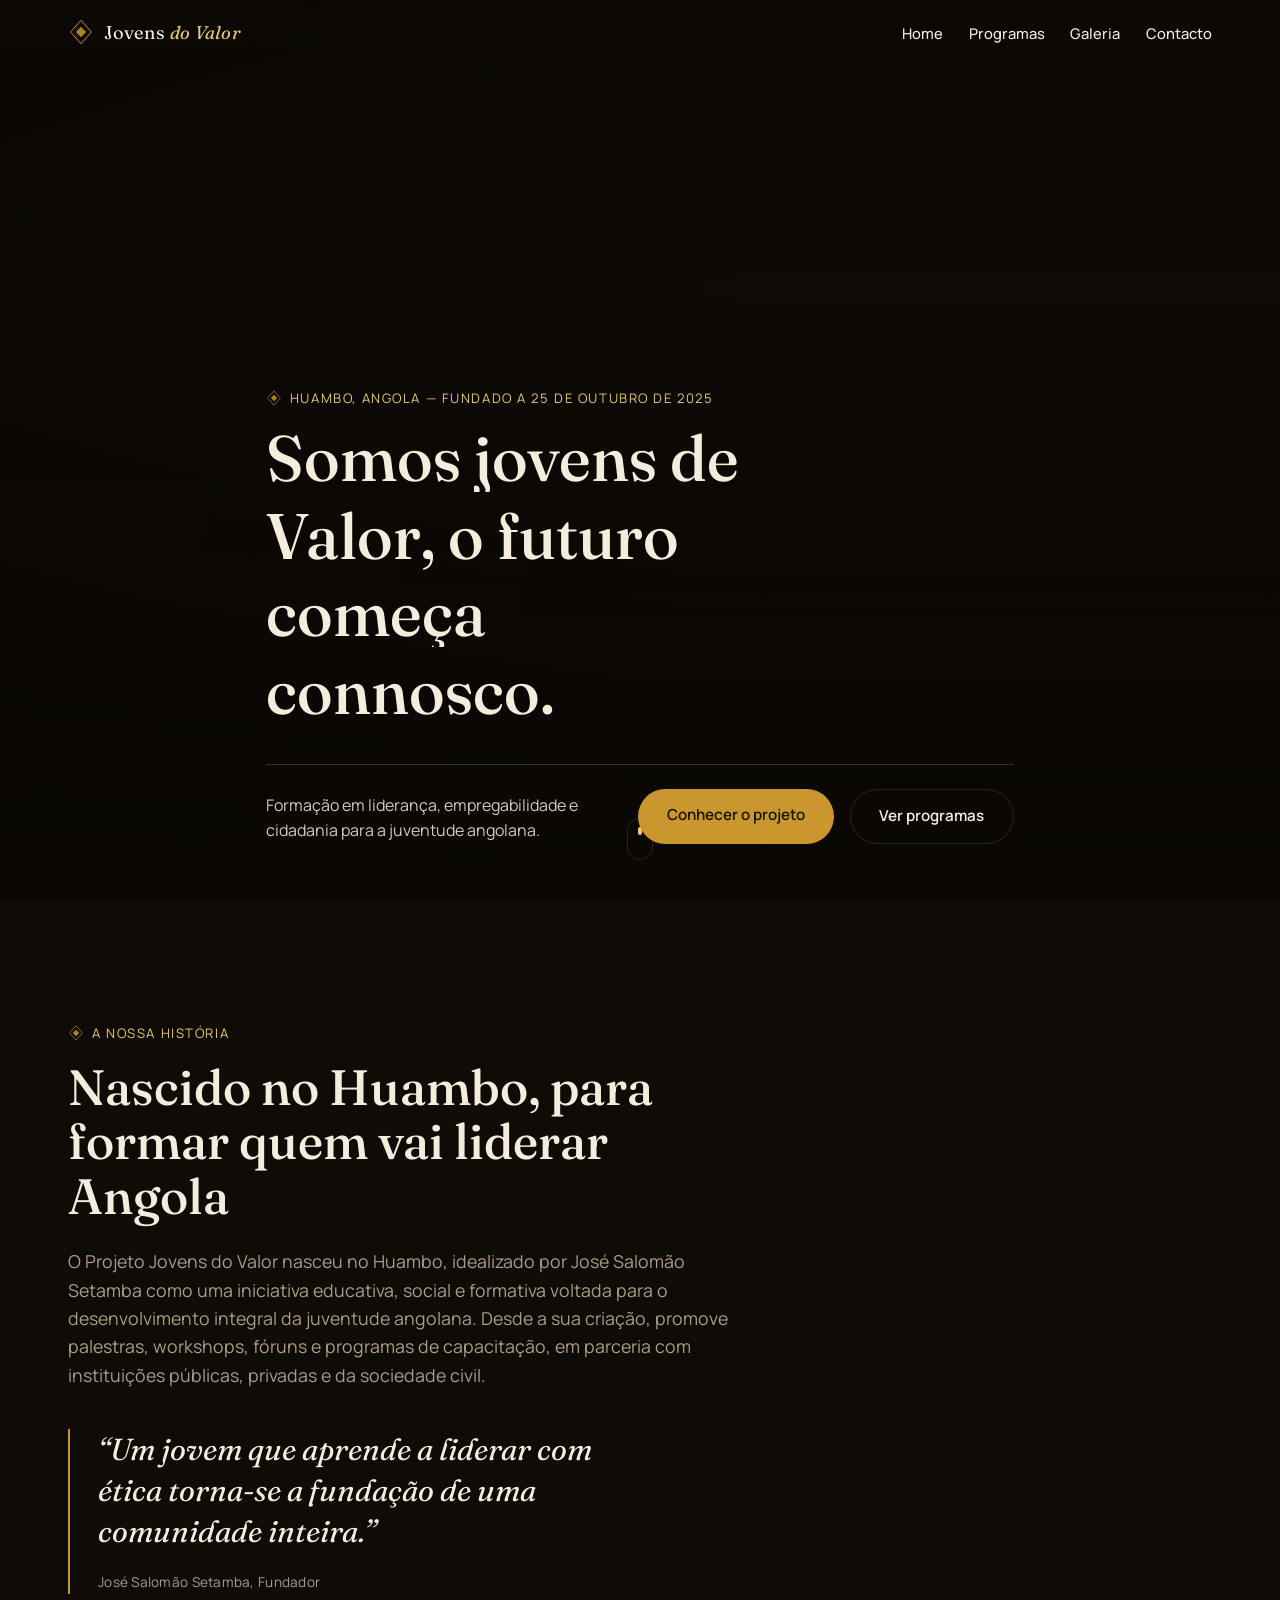
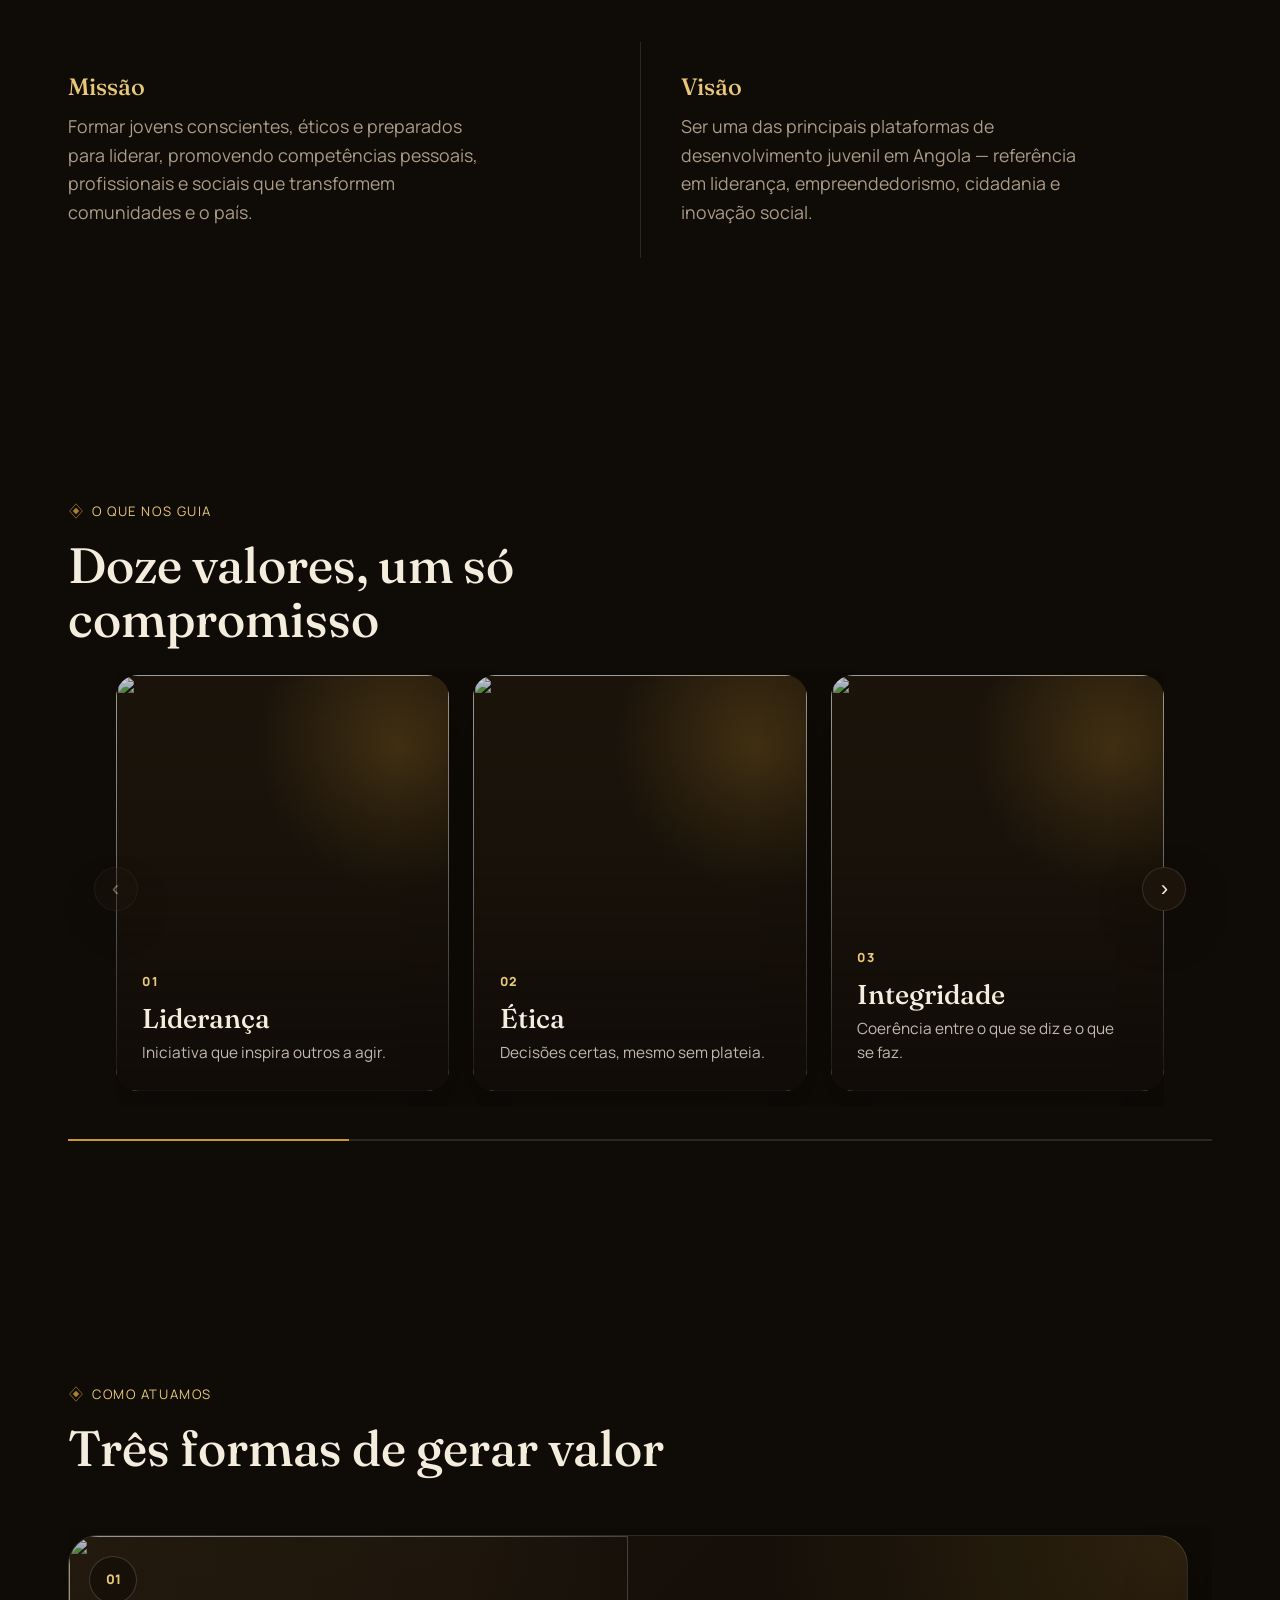
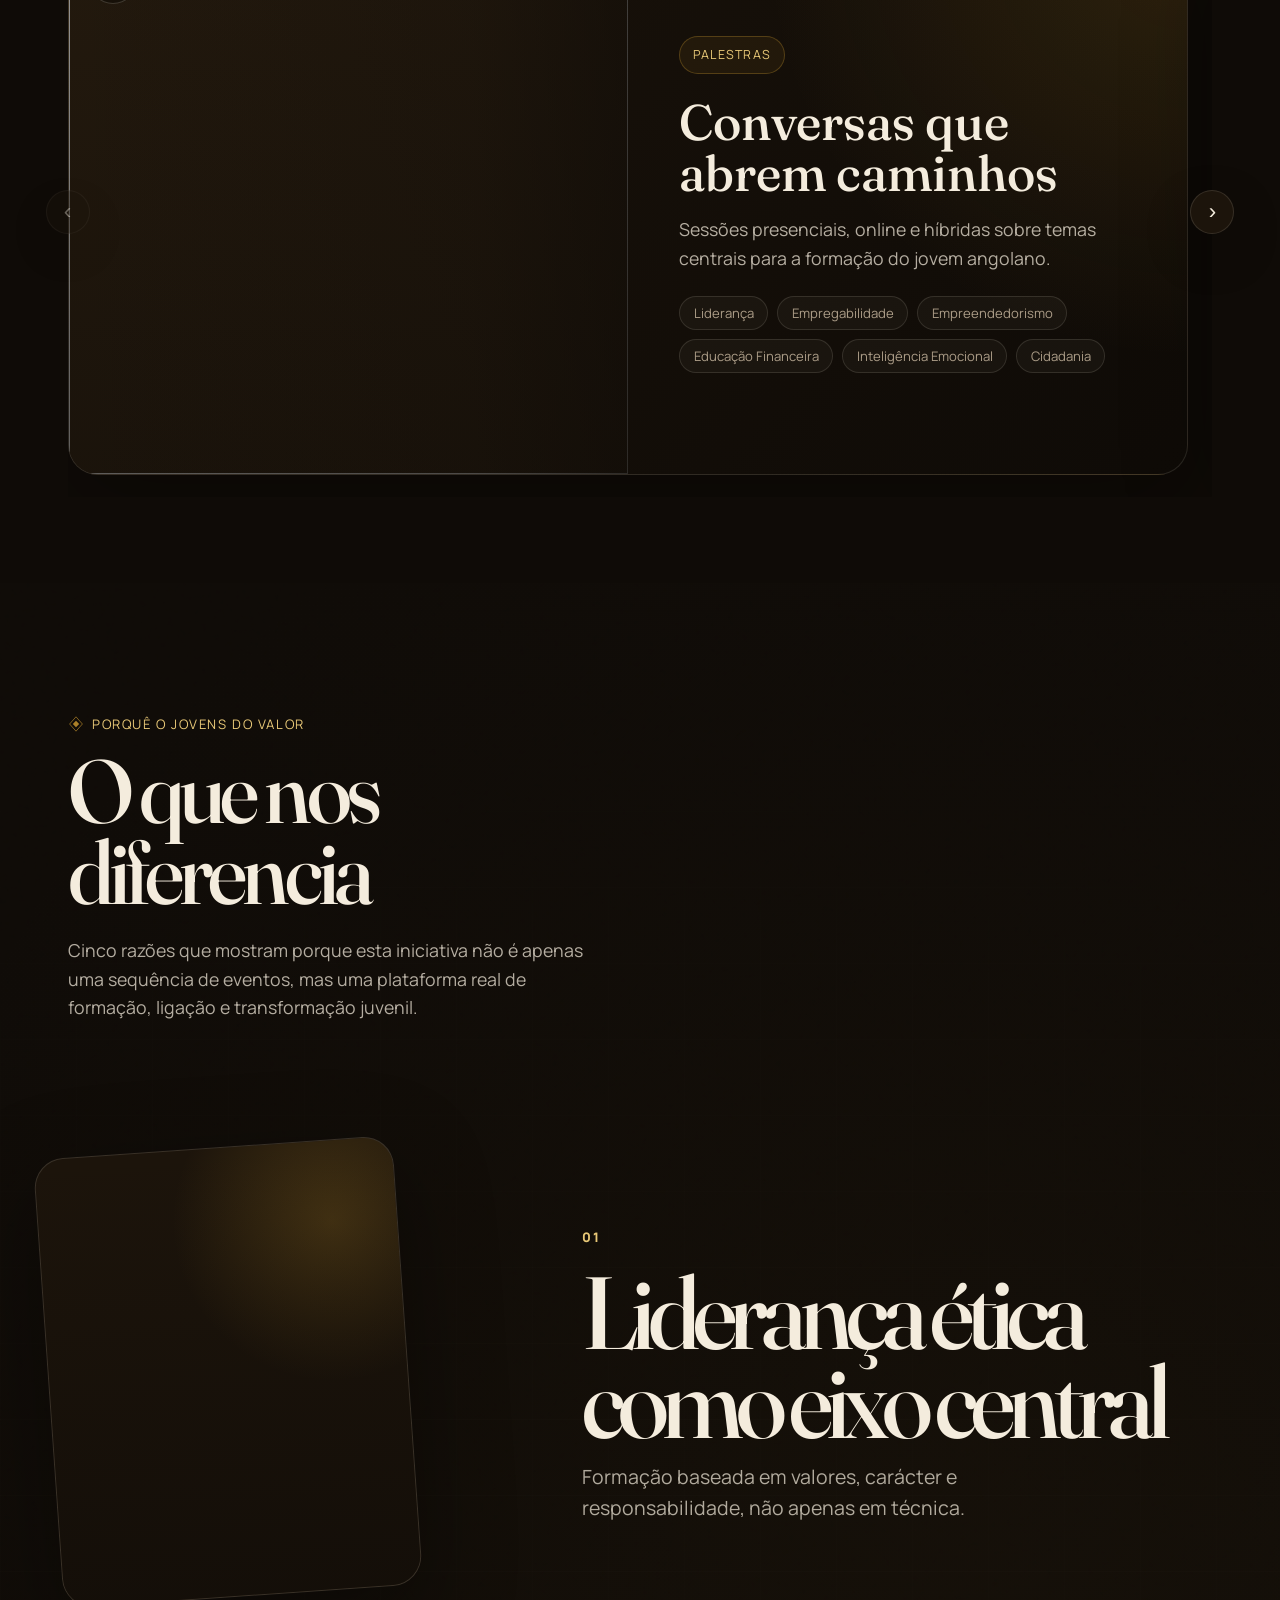
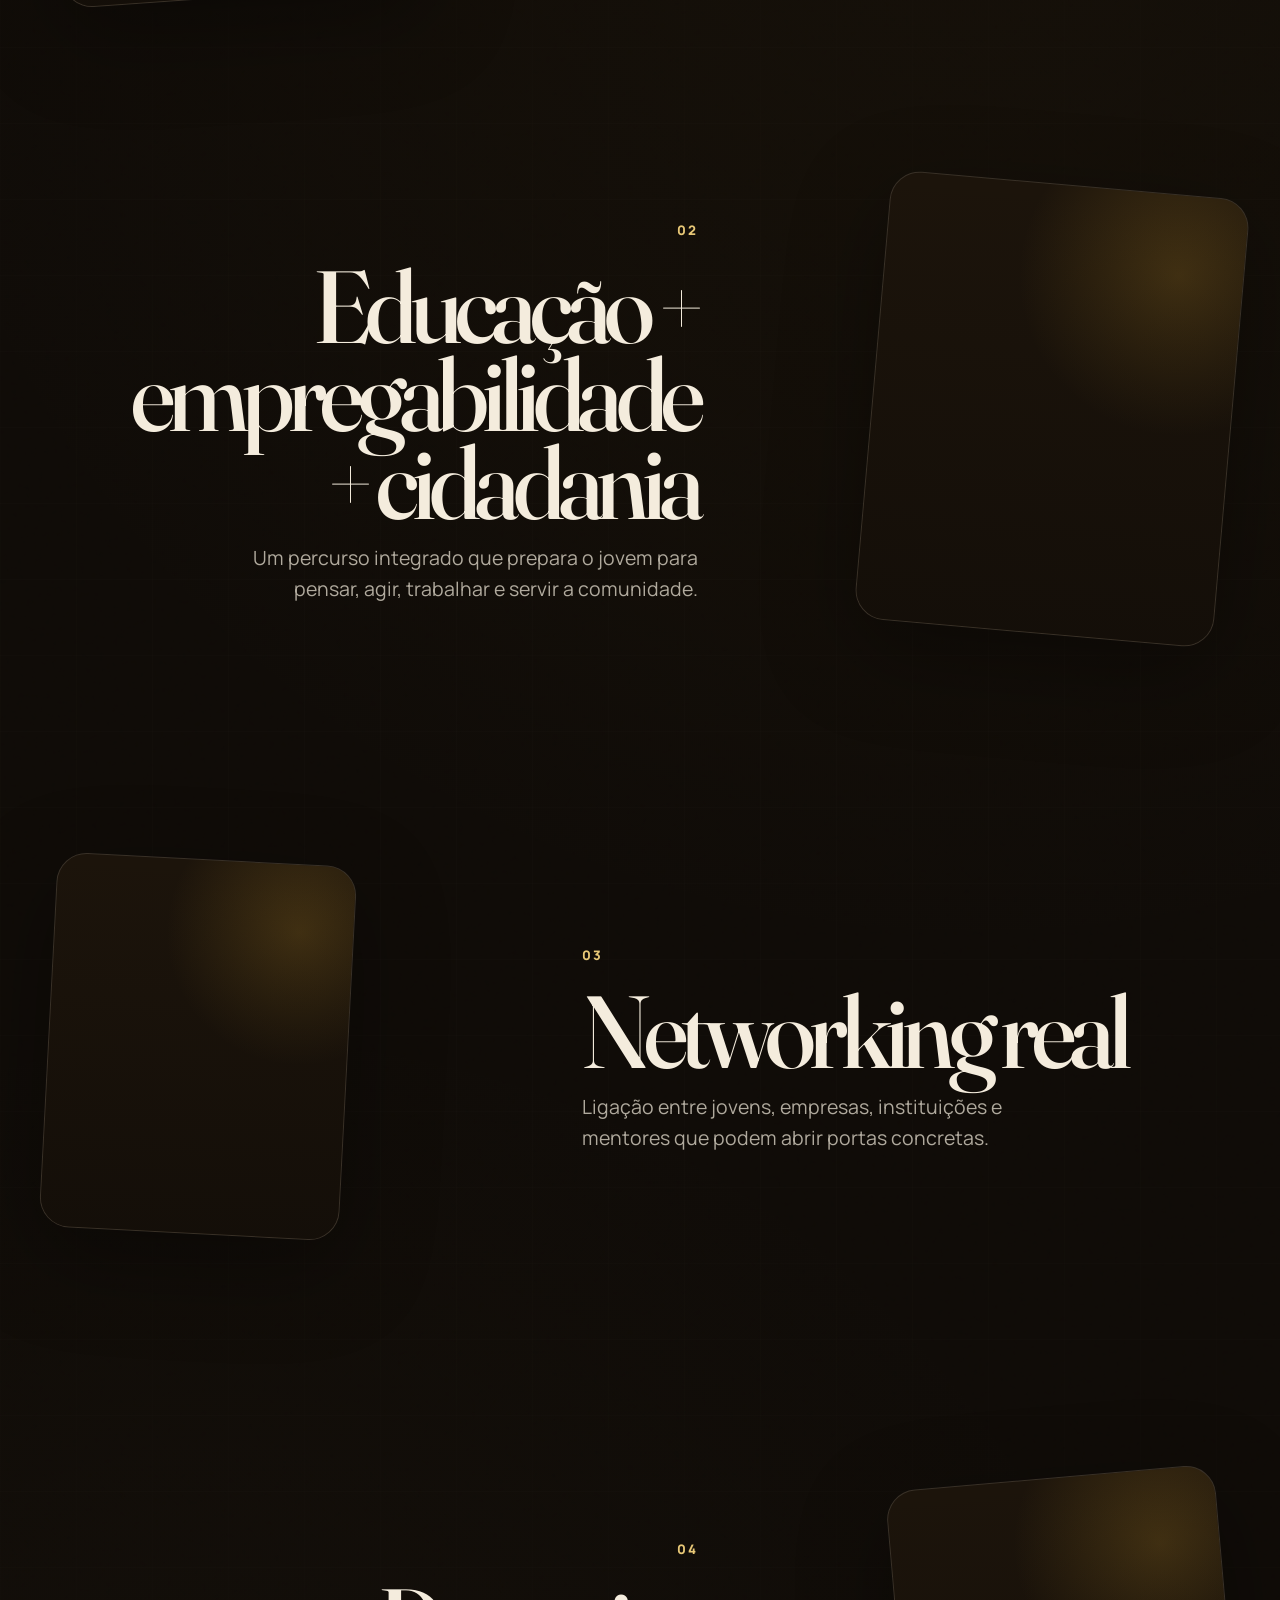
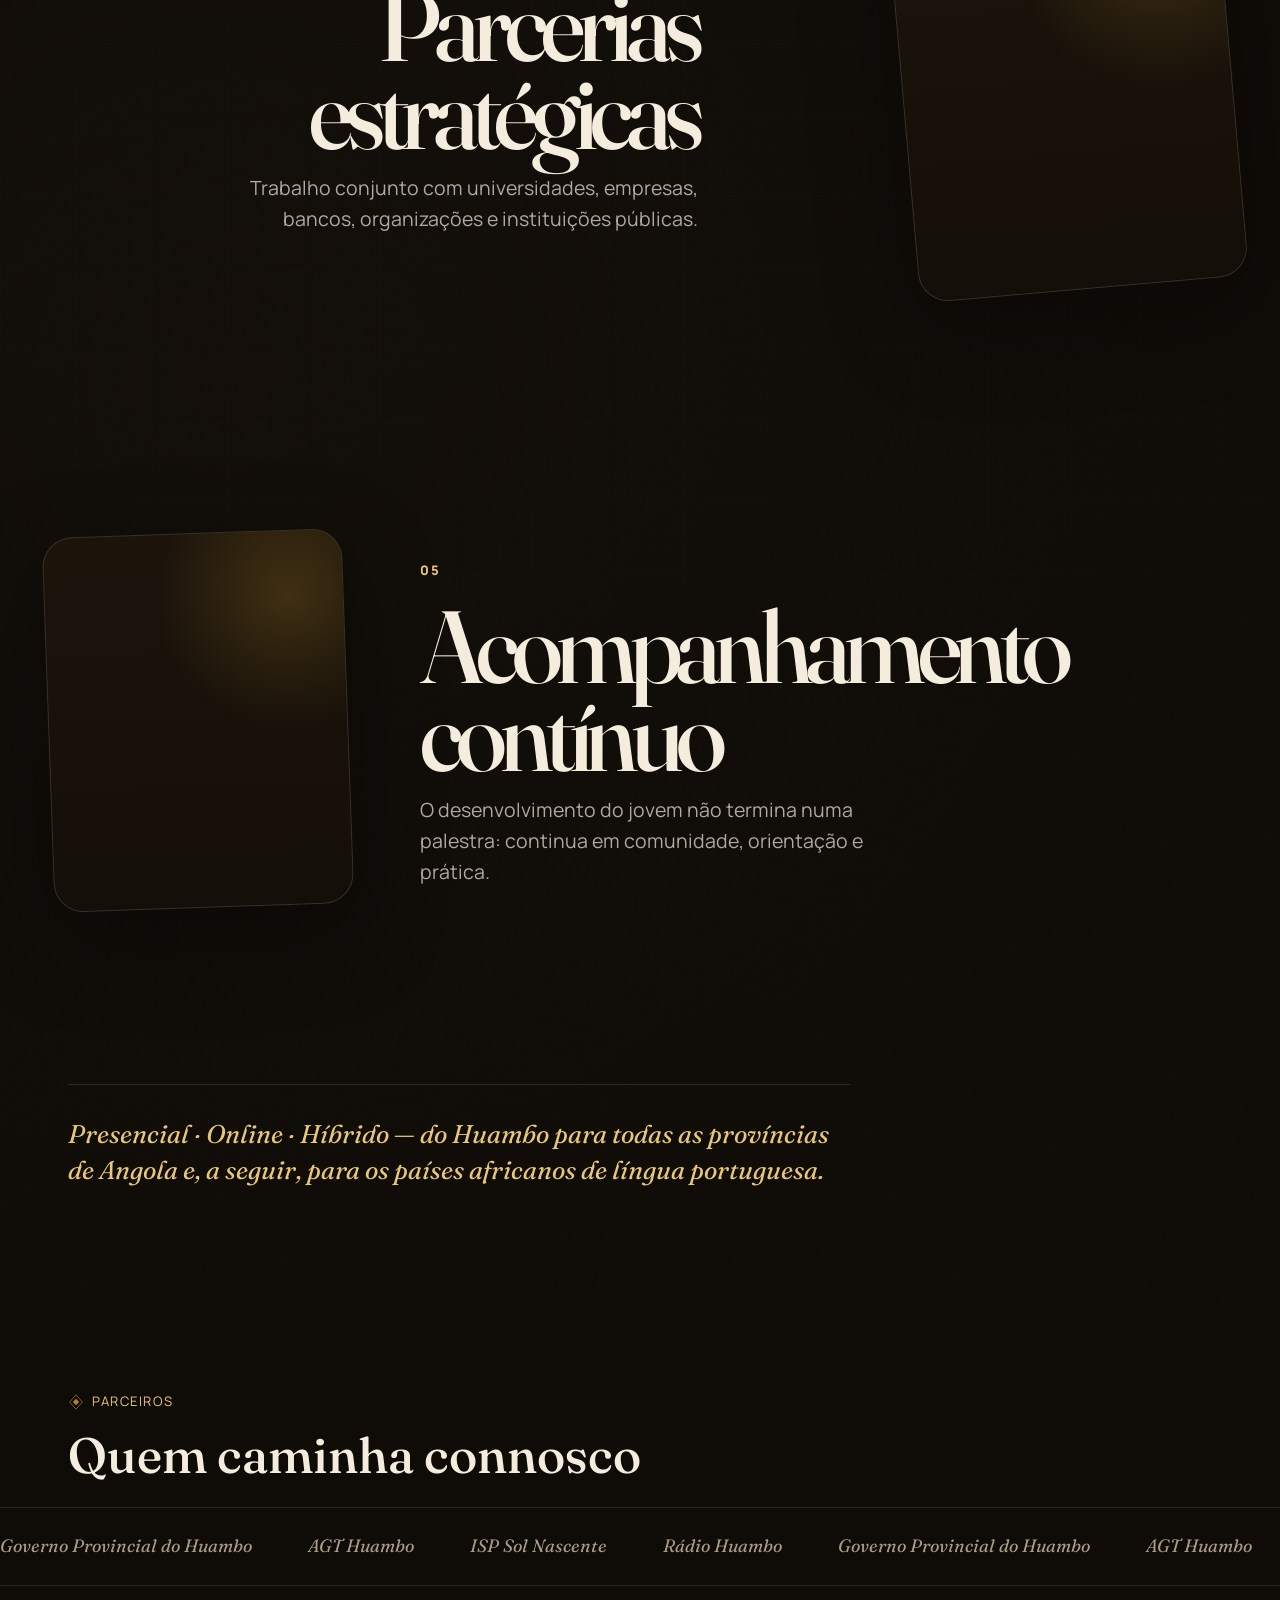
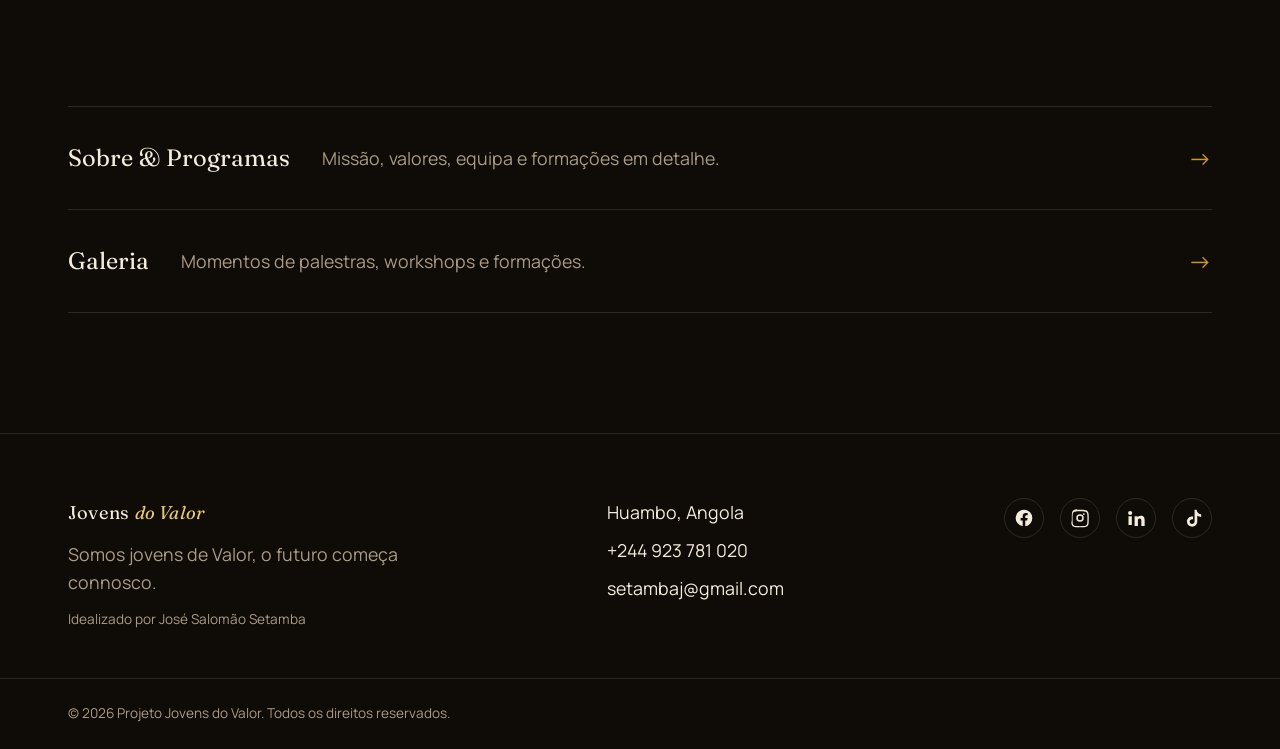
==== assets/index.html @ 78f8c13d "qwerty" ====
<!DOCTYPE html>
<html lang="pt-AO">
<head>
<meta charset="UTF-8">
<meta name="viewport" content="width=device-width, initial-scale=1.0">
<title>Projeto Jovens do Valor — Huambo, Angola</title>
<meta name="description" content="Projeto Jovens do Valor: formação em liderança, empregabilidade e cidadania para a juventude angolana. Huambo, Angola.">

<link rel="preconnect" href="https://fonts.googleapis.com">
<link rel="preconnect" href="https://fonts.gstatic.com" crossorigin>
<link href="https://fonts.googleapis.com/css2?family=Fraunces:ital,opsz,wght@0,9..144,400;0,9..144,500;0,9..144,600;1,9..144,500&family=Manrope:wght@400;500;700;800&display=swap" rel="stylesheet">

<link rel="stylesheet" href="styles.css">
</head>
<body>

<a class="skip-link" href="#conteudo">Saltar para o conteúdo principal</a>

<!-- Símbolo de marca, reutilizado como marcador de secção -->
<svg style="display:none" aria-hidden="true">
  <symbol id="mark" viewBox="0 0 40 40">
    <path d="M20 2 L36 20 L20 38 L4 20 Z" fill="none" stroke="currentColor" stroke-width="1.5"/>
    <path d="M20 12 L28 20 L20 28 L12 20 Z" fill="currentColor" opacity="0.85"/>
  </symbol>
</svg>

<header class="site-header" id="topo">
  <div class="container header-inner">
    <a href="#topo" class="brand">
      <svg class="brand-mark" viewBox="0 0 40 40" aria-hidden="true"><use href="#mark"></use></svg>
      <span class="brand-name">Jovens<em>do Valor</em></span>
    </a>

    <nav class="nav" aria-label="Navegação principal">
      <ul class="nav-list">
        <li><a href="index.html">Home</a></li>
        <li><a href="sobre-programas.html">Programas</a></li>
        <li><a href="galeria.html">Galeria</a></li>
        <li><a href="#contacto">Contacto</a></li>
      </ul>
    </nav>

    <button class="nav-toggle" id="navToggle" aria-expanded="false" aria-controls="navMobile" aria-label="Abrir menu">
      <span></span><span></span><span></span>
    </button>
  </div>

  <div class="nav-mobile" id="navMobile">
    <ul>
      <li><a href="index.html">Home</a></li>
      <li><a href="sobre-programas.html">Programas</a></li>
      <li><a href="galeria.html">Galeria</a></li>
      <li><a href="#contacto">Contacto</a></li>
    </ul>
  </div>
</header>

<main id="conteudo">

  <!-- HERO -->
  <section class="hero" aria-label="Abertura">
    <div class="hero-media" aria-hidden="true">
      <img src="assets/images/hero/hero2.jpeg" alt="" id="heroImg">
      <div class="hero-overlay"></div>
    </div>

    <div class="container hero-inner">
      <p class="eyebrow eyebrow-light"><svg class="mark-icon" viewBox="0 0 40 40" aria-hidden="true"><use href="#mark"></use></svg>Huambo, Angola — fundado a 25 de Outubro de 2025</p>
      <h1 class="hero-title" data-split>Somos jovens de Valor, o futuro começa connosco.</h1>
      <div class="hero-bottom-row">
        <p class="hero-sub">Formação em liderança, empregabilidade e cidadania para a juventude angolana.</p>
        <div class="hero-actions">
          <a href="#manifesto" class="btn btn-primary">Conhecer o projeto</a>
          <a href="#atuacao" class="btn btn-ghost">Ver programas</a>
        </div>
      </div>
    </div>

    <a href="#manifesto" class="scroll-cue" aria-label="Descer para a próxima secção">
      <span></span>
    </a>
  </section>

  <!-- MANIFESTO -->
  <section class="manifesto" id="manifesto" aria-labelledby="manifesto-title">
    <div class="container">
      <p class="eyebrow" data-reveal><svg class="mark-icon" viewBox="0 0 40 40" aria-hidden="true"><use href="#mark"></use></svg>A nossa história</p>
      <h2 class="section-title" id="manifesto-title" data-reveal>Nascido no Huambo, para formar quem vai liderar Angola</h2>
      <p class="manifesto-text" data-reveal>O Projeto Jovens do Valor nasceu no Huambo, idealizado por José Salomão Setamba como uma iniciativa educativa, social e formativa voltada para o desenvolvimento integral da juventude angolana. Desde a sua criação, promove palestras, workshops, fóruns e programas de capacitação, em parceria com instituições públicas, privadas e da sociedade civil.</p>

      <blockquote class="manifesto-quote" data-reveal>
        <p>“Um jovem que aprende a liderar com ética torna-se a fundação de uma comunidade inteira.”</p>
        <cite>José Salomão Setamba, Fundador</cite>
      </blockquote>

      <div class="mv-split">
        <div class="mv-item" data-reveal>
          <h3>Missão</h3>
          <p>Formar jovens conscientes, éticos e preparados para liderar, promovendo competências pessoais, profissionais e sociais que transformem comunidades e o país.</p>
        </div>
        <div class="mv-item" data-reveal>
          <h3>Visão</h3>
          <p>Ser uma das principais plataformas de desenvolvimento juvenil em Angola — referência em liderança, empreendedorismo, cidadania e inovação social.</p>
        </div>
      </div>
    </div>
  </section>

  <!-- VALORES -->
  <section class="valores" id="valores" aria-labelledby="valores-title">
    <div class="container">
      <p class="eyebrow" data-reveal><svg class="mark-icon" viewBox="0 0 40 40" aria-hidden="true"><use href="#mark"></use></svg>O que nos guia</p>
      <h2 class="section-title" id="valores-title" data-reveal>Doze valores, um só compromisso</h2>

      <div class="value-slider-wrap">
        <button class="slider-btn value-prev value-nav value-nav--prev" id="valuePrev" aria-label="Anteriores">‹</button>

        <ul class="value-slider" id="valueSlider" tabindex="0" aria-label="Os nossos valores">
          <li class="value-slide"><article class="value-card" data-reveal>
            <div class="value-image">
              <img src="images/valores/lideranca.jpg" alt="" loading="lazy">
              <div class="value-card__overlay">
                <span class="value-card__index">01</span>
                <h3>Liderança</h3>
                <p>Iniciativa que inspira outros a agir.</p>
              </div>
            </div>
          </article></li>
          <li class="value-slide"><article class="value-card" data-reveal>
            <div class="value-image">
              <img src="images/valores/etica.jpg" alt="" loading="lazy">
              <div class="value-card__overlay">
                <span class="value-card__index">02</span>
                <h3>Ética</h3>
                <p>Decisões certas, mesmo sem plateia.</p>
              </div>
            </div>
          </article></li>
          <li class="value-slide"><article class="value-card" data-reveal>
            <div class="value-image">
              <img src="images/valores/integridade.jpg" alt="" loading="lazy">
              <div class="value-card__overlay">
                <span class="value-card__index">03</span>
                <h3>Integridade</h3>
                <p>Coerência entre o que se diz e o que se faz.</p>
              </div>
            </div>
          </article></li>
          <li class="value-slide"><article class="value-card" data-reveal>
            <div class="value-image">
              <img src="images/valores/respeito.jpg" alt="" loading="lazy">
              <div class="value-card__overlay">
                <span class="value-card__index">04</span>
                <h3>Respeito</h3>
                <p>Reconhecer o valor em cada pessoa.</p>
              </div>
            </div>
          </article></li>
          <li class="value-slide"><article class="value-card" data-reveal>
            <div class="value-image">
              <img src="images/valores/excelencia.jpg" alt="" loading="lazy">
              <div class="value-card__overlay">
                <span class="value-card__index">05</span>
                <h3>Excelência</h3>
                <p>Rigor em cada detalhe do que se entrega.</p>
              </div>
            </div>
          </article></li>
          <li class="value-slide"><article class="value-card" data-reveal>
            <div class="value-image">
              <img src="images/valores/responsabilidade-social.jpg" alt="" loading="lazy">
              <div class="value-card__overlay">
                <span class="value-card__index">06</span>
                <h3>Responsabilidade Social</h3>
                <p>Compromisso com o bem comum.</p>
              </div>
            </div>
          </article></li>
          <li class="value-slide"><article class="value-card" data-reveal>
            <div class="value-image">
              <img src="images/valores/solidariedade.jpg" alt="" loading="lazy">
              <div class="value-card__overlay">
                <span class="value-card__index">07</span>
                <h3>Solidariedade</h3>
                <p>Crescer é também erguer o outro.</p>
              </div>
            </div>
          </article></li>
          <li class="value-slide"><article class="value-card" data-reveal>
            <div class="value-image">
              <img src="images/valores/inclusao.jpg" alt="" loading="lazy">
              <div class="value-card__overlay">
                <span class="value-card__index">08</span>
                <h3>Inclusão</h3>
                <p>Espaço para todas as vozes.</p>
              </div>
            </div>
          </article></li>
          <li class="value-slide"><article class="value-card" data-reveal>
            <div class="value-image">
              <img src="images/valores/cooperacao.jpg" alt="" loading="lazy">
              <div class="value-card__overlay">
                <span class="value-card__index">09</span>
                <h3>Cooperação</h3>
                <p>Resultados que se constroem em equipa.</p>
              </div>
            </div>
          </article></li>
          <li class="value-slide"><article class="value-card" data-reveal>
            <div class="value-image">
              <img src="images/valores/desenvolvimento-humano.jpg" alt="" loading="lazy">
              <div class="value-card__overlay">
                <span class="value-card__index">10</span>
                <h3>Desenvolvimento Humano</h3>
                <p>Formar a pessoa, não só o profissional.</p>
              </div>
            </div>
          </article></li>
          <li class="value-slide"><article class="value-card" data-reveal>
            <div class="value-image">
              <img src="images/valores/inovacao.jpg" alt="" loading="lazy">
              <div class="value-card__overlay">
                <span class="value-card__index">11</span>
                <h3>Inovação</h3>
                <p>Novas respostas para desafios reais.</p>
              </div>
            </div>
          </article></li>
          <li class="value-slide"><article class="value-card" data-reveal>
            <div class="value-image">
              <img src="images/valores/compromisso.jpg" alt="" loading="lazy">
              <div class="value-card__overlay">
                <span class="value-card__index">12</span>
                <h3>Compromisso</h3>
                <p>Presença que não falha.</p>
              </div>
            </div>
          </article></li>
        </ul>

        <button class="slider-btn value-next value-nav value-nav--next" id="valueNext" aria-label="Seguintes">›</button>
      </div>

      <div class="value-progress" aria-hidden="true">
        <span class="value-progress-fill" id="valueProgressFill"></span>
      </div>
    </div>
  </section>

  <!-- ÁREAS DE ATUAÇÃO -->
  <section class="atuacao" id="atuacao" aria-labelledby="atuacao-title">
    <div class="container atuacao-head">
      <p class="eyebrow" data-reveal><svg class="mark-icon" viewBox="0 0 40 40" aria-hidden="true"><use href="#mark"></use></svg>Como atuamos</p>
      <h2 class="section-title" id="atuacao-title" data-reveal>Três formas de gerar valor</h2>
    </div>

    <div class="slider-wrap program-slider-shell">
      <button class="slider-btn slider-prev" id="sliderPrev" aria-label="Anterior">‹</button>

      <ul class="slider program-slider" id="slider" tabindex="0" aria-label="Áreas de atuação">
        <li class="slide">
          <article class="slide-card" data-reveal>
            <div class="slide-media" aria-hidden="true">
              <img src="assets/images/pessoas6.jpeg" alt="" loading="lazy">
              <span class="slide-media__index">01</span>
            </div>
            <div class="slide-panel">
              <span class="slide-tag">Palestras</span>
              <h3>Conversas que abrem caminhos</h3>
              <p>Sessões presenciais, online e híbridas sobre temas centrais para a formação do jovem angolano.</p>
              <ul class="topic-list">
                <li>Liderança</li><li>Empregabilidade</li><li>Empreendedorismo</li><li>Educação Financeira</li><li>Inteligência Emocional</li><li>Cidadania</li>
              </ul>
            </div>
          </article>
        </li>
        <li class="slide">
          <article class="slide-card" data-reveal>
            <div class="slide-media" aria-hidden="true">
              <img src="assets/images/palco9.jpeg" alt="" loading="lazy">
              <span class="slide-media__index">02</span>
            </div>
            <div class="slide-panel">
              <span class="slide-tag">Workshops</span>
              <h3>Prática para o mundo real</h3>
              <p>Formatos práticos e participativos, focados em competências imediatamente aplicáveis.</p>
              <ul class="topic-list">
                <li>Liderança prática</li><li>Elaboração de CV</li><li>LinkedIn profissional</li><li>Entrevistas de emprego</li><li>Comunicação e oratória</li><li>Ferramentas digitais</li>
              </ul>
            </div>
          </article>
        </li>
        <li class="slide">
          <article class="slide-card" data-reveal>
            <div class="slide-media" aria-hidden="true">
              <img src="assets/images/" alt="" loading="lazy">
              <span class="slide-media__index">03</span>
            </div>
            <div class="slide-panel">
              <span class="slide-tag">Formações Profissionais</span>
              <h3>Capacitação alinhada ao mercado</h3>
              <p>Programas estruturados, sempre alinhados às necessidades reais do mercado de trabalho.</p>
              <ul class="topic-list">
                <li>Liderança</li><li>Empregabilidade</li><li>Soft skills</li><li>Empreendedorismo</li><li>Gestão</li>
              </ul>
            </div>
          </article>
        </li>
      </ul>

      <button class="slider-btn slider-next" id="sliderNext" aria-label="Seguinte">›</button>
    </div>
  </section>

  <!-- PORQUÊ ESCOLHER-NOS -->
  <section class="porque porque--parallax" id="porque" aria-labelledby="porque-title">
    <div class="porque-parallax__bg" aria-hidden="true">
      <img src="https://images.unsplash.com/photo-1523580846011-d3a5bc25702b?auto=format&fit=crop&w=1800&h=1200&q=82" alt="" loading="lazy">
    </div>
    <div class="porque-parallax__shade" aria-hidden="true"></div>
    <div class="porque-parallax__grain" aria-hidden="true"></div>
    <div class="porque-parallax__grid" aria-hidden="true"></div>

    <div class="container porque-parallax__head">
      <p class="eyebrow" data-reveal>
        <svg class="mark-icon" viewBox="0 0 40 40" aria-hidden="true"><use href="#mark"></use></svg>
        Porquê o Jovens do Valor
      </p>
      <h2 class="section-title" id="porque-title" data-reveal>O que nos diferencia</h2>
      <p class="porque-parallax__intro" data-reveal>
        Cinco razões que mostram porque esta iniciativa não é apenas uma sequência de eventos,
        mas uma plataforma real de formação, ligação e transformação juvenil.
      </p>
    </div>

    <div class="porque-parallax__stage" aria-label="Diferenciais do projeto">
      <article class="impact-row impact-row--left" data-impact-row>
        <figure class="impact-row__media impact-row__media--a" aria-hidden="true">
          <img src="assets/images/orator.jpeg" alt="" loading="lazy">
        </figure>
        <div class="impact-row__text">
          <span>01</span>
          <h3>Liderança ética como eixo central</h3>
          <p>Formação baseada em valores, carácter e responsabilidade, não apenas em técnica.</p>
        </div>
      </article>

      <article class="impact-row impact-row--right" data-impact-row>
        <figure class="impact-row__media impact-row__media--b" aria-hidden="true">
          <img src="assets/images/palco6.jpeg" alt="" loading="lazy">
        </figure>
        <div class="impact-row__text">
          <span>02</span>
          <h3>Educação + empregabilidade + cidadania</h3>
          <p>Um percurso integrado que prepara o jovem para pensar, agir, trabalhar e servir a comunidade.</p>
        </div>
      </article>

      <article class="impact-row impact-row--left" data-impact-row>
        <figure class="impact-row__media impact-row__media--c" aria-hidden="true">
          <img src="https://images.unsplash.com/photo-1517048676732-d65bc937f952?auto=format&fit=crop&w=900&h=1100&q=82" alt="" loading="lazy">
        </figure>
        <div class="impact-row__text">
          <span>03</span>
          <h3>Networking real</h3>
          <p>Ligação entre jovens, empresas, instituições e mentores que podem abrir portas concretas.</p>
        </div>
      </article>

      <article class="impact-row impact-row--right" data-impact-row>
        <figure class="impact-row__media impact-row__media--d" aria-hidden="true">
          <img src="https://images.unsplash.com/photo-1556761175-b413da4baf72?auto=format&fit=crop&w=900&h=1100&q=82" alt="" loading="lazy">
        </figure>
        <div class="impact-row__text">
          <span>04</span>
          <h3>Parcerias estratégicas</h3>
          <p>Trabalho conjunto com universidades, empresas, bancos, organizações e instituições públicas.</p>
        </div>
      </article>

      <article class="impact-row impact-row--center" data-impact-row>
        <figure class="impact-row__media impact-row__media--e" aria-hidden="true">
          <img src="https://images.unsplash.com/photo-1524178232363-1fb2b075b655?auto=format&fit=crop&w=900&h=1100&q=82" alt="" loading="lazy">
        </figure>
        <div class="impact-row__text">
          <span>05</span>
          <h3>Acompanhamento contínuo</h3>
          <p>O desenvolvimento do jovem não termina numa palestra: continua em comunidade, orientação e prática.</p>
        </div>
      </article>
    </div>

    <div class="container">
      <p class="diff-banner porque-parallax__banner" data-reveal>
        Presencial · Online · Híbrido — do Huambo para todas as províncias de Angola e, a seguir, para os países africanos de língua portuguesa.
      </p>
    </div>
  </section>

  <!-- PARCEIROS -->
  <section class="parceiros" aria-labelledby="parceiros-title">
    <div class="container">
      <p class="eyebrow" data-reveal><svg class="mark-icon" viewBox="0 0 40 40" aria-hidden="true"><use href="#mark"></use></svg>Parceiros</p>
      <h2 class="section-title" id="parceiros-title" data-reveal>Quem caminha connosco</h2>
    </div>
    <div class="marquee" aria-hidden="false">
      <div class="marquee-track">
        <span>Governo Provincial do Huambo</span>
        <span>AGT Huambo</span>
        <span>ISP Sol Nascente</span>
        <span>Rádio Huambo</span>
        <span>Governo Provincial do Huambo</span>
        <span>AGT Huambo</span>
        <span>ISP Sol Nascente</span>
        <span>Rádio Huambo</span>
      </div>
    </div>
  </section>

  <!-- EXPLORAR MAIS -->
  <section class="explorar" aria-label="Explorar mais">
    <div class="container">
      <a href="sobre-programas.html" class="explorar-row" data-reveal>
        <span class="explorar-title">Sobre &amp; Programas</span>
        <span class="explorar-desc">Missão, valores, equipa e formações em detalhe.</span>
        <span class="explorar-arrow" aria-hidden="true">→</span>
      </a>
      <a href="galeria.html" class="explorar-row" data-reveal>
        <span class="explorar-title">Galeria</span>
        <span class="explorar-desc">Momentos de palestras, workshops e formações.</span>
        <span class="explorar-arrow" aria-hidden="true">→</span>
      </a>
    </div>
  </section>

</main>

<footer class="site-footer" id="contacto">
  <div class="container footer-inner">
    <div class="footer-brand">
      <span class="brand-name">Jovens<em>do Valor</em></span>
      <p>Somos jovens de Valor, o futuro começa connosco.</p>
      <p class="footer-founder">Idealizado por José Salomão Setamba</p>
    </div>

    <address class="footer-contact">
      <span>Huambo, Angola</span>
      <a href="tel:+244923781020">+244 923 781 020</a>
      <a href="mailto:setambaj@gmail.com">setambaj@gmail.com</a>
    </address>

    <nav class="footer-social" aria-label="Redes sociais">
      <a href="#" aria-label="Facebook">
        <svg viewBox="0 0 24 24" width="20" height="20" fill="currentColor" aria-hidden="true"><path d="M22 12a10 10 0 1 0-11.6 9.9v-7H7.9V12h2.5V9.8c0-2.5 1.5-3.9 3.8-3.9 1.1 0 2.2.2 2.2.2v2.5h-1.3c-1.2 0-1.6.8-1.6 1.6V12h2.8l-.4 2.9h-2.4v7A10 10 0 0 0 22 12Z"/></svg>
      </a>
      <a href="#" aria-label="Instagram">
        <svg viewBox="0 0 24 24" width="20" height="20" fill="currentColor" aria-hidden="true"><path d="M12 2.2c3.2 0 3.6 0 4.9.1 1.2.1 2 .3 2.5.5.6.2 1 .5 1.5 1 .4.4.7.9 1 1.5.2.5.4 1.3.5 2.5.1 1.3.1 1.7.1 4.9s0 3.6-.1 4.9c-.1 1.2-.3 2-.5 2.5-.2.6-.5 1-1 1.5-.4.4-.9.7-1.5 1-.5.2-1.3.4-2.5.5-1.3.1-1.7.1-4.9.1s-3.6 0-4.9-.1c-1.2-.1-2-.3-2.5-.5-.6-.2-1-.5-1.5-1-.4-.4-.7-.9-1-1.5-.2-.5-.4-1.3-.5-2.5C2.2 15.6 2.2 15.2 2.2 12s0-3.6.1-4.9c.1-1.2.3-2 .5-2.5.2-.6.5-1 1-1.5.4-.4.9-.7 1.5-1 .5-.2 1.3-.4 2.5-.5C8.4 2.2 8.8 2.2 12 2.2Zm0 1.8c-3.1 0-3.5 0-4.7.1-1 .1-1.6.2-1.9.4-.5.2-.8.4-1.1.7-.3.3-.5.6-.7 1.1-.2.3-.3.9-.4 1.9-.1 1.2-.1 1.6-.1 4.7s0 3.5.1 4.7c.1 1 .2 1.6.4 1.9.2.5.4.8.7 1.1.3.3.6.5 1.1.7.3.2.9.3 1.9.4 1.2.1 1.6.1 4.7.1s3.5 0 4.7-.1c1-.1 1.6-.2 1.9-.4.5-.2.8-.4 1.1-.7.3-.3.5-.6.7-1.1.2-.3.3-.9.4-1.9.1-1.2.1-1.6.1-4.7s0-3.5-.1-4.7c-.1-1-.2-1.6-.4-1.9-.2-.5-.4-.8-.7-1.1-.3-.3-.6-.5-1.1-.7-.3-.2-.9-.3-1.9-.4-1.2-.1-1.6-.1-4.7-.1Zm0 3.5a4.5 4.5 0 1 1 0 9 4.5 4.5 0 0 1 0-9Zm0 1.8a2.7 2.7 0 1 0 0 5.4 2.7 2.7 0 0 0 0-5.4Zm5.7-2a1.1 1.1 0 1 1-2.2 0 1.1 1.1 0 0 1 2.2 0Z"/></svg>
      </a>
      <a href="#" aria-label="LinkedIn">
        <svg viewBox="0 0 24 24" width="20" height="20" fill="currentColor" aria-hidden="true"><path d="M4.98 3.5a2.5 2.5 0 1 1 0 5 2.5 2.5 0 0 1 0-5ZM3 9.75h4v10.75H3V9.75Zm7 0h3.8v1.47h.05c.53-.95 1.83-1.95 3.77-1.95 4.03 0 4.78 2.5 4.78 5.76v6.47h-4v-5.74c0-1.37-.02-3.13-1.9-3.13-1.9 0-2.2 1.5-2.2 3.03v5.84h-4V9.75Z"/></svg>
      </a>
      <a href="#" aria-label="TikTok">
        <svg viewBox="0 0 24 24" width="20" height="20" fill="currentColor" aria-hidden="true"><path d="M14.5 2h3c.1 1.6.7 2.9 1.8 3.9 1 1 2.3 1.5 3.7 1.6v3.3c-1.7 0-3.3-.5-4.7-1.4v6.9c0 3.6-2.9 6.2-6.2 6.2-1.4 0-2.8-.5-3.9-1.4a6.2 6.2 0 0 1-2.3-4.8c0-3.5 2.9-6.2 6.2-6.2.4 0 .8 0 1.2.1v3.4c-.4-.1-.8-.2-1.2-.2-1.6 0-2.9 1.3-2.9 2.9s1.3 2.9 2.9 2.9 3-1.2 3-2.9V2Z"/></svg>
      </a>
    </nav>
  </div>

  <div class="footer-bottom">
    <div class="container">
      <p>© 2026 Projeto Jovens do Valor. Todos os direitos reservados.</p>
    </div>
  </div>
</footer>

<script src="https://cdnjs.cloudflare.com/ajax/libs/gsap/3.12.5/gsap.min.js"></script>
<script src="https://cdnjs.cloudflare.com/ajax/libs/gsap/3.12.5/ScrollTrigger.min.js"></script>
<script src="https://unpkg.com/lenis@1.3.25/dist/lenis.min.js"></script>
<script src="script.js"></script>
</body>
</html>
---- assets/styles.css ----
/* ============================================
   JOVENS DO VALOR — design tokens
   ============================================ */
:root {
  /* cor */
  --bg: #0f0b07;
  --bg-elevated: #1c140b;
  --bg-elevated-2: #241a0e;
  --gold: #c9972e;
  --gold-soft: #e8c877;
  --ink: #f4ecdd;
  --muted: #ab9c87;
  --line: rgba(244, 236, 221, 0.12);

  /* tipografia */
  --font-display: "Fraunces", serif;
  --font-body: "Manrope", sans-serif;
  --fs-h1: clamp(2.75rem, a1.6rem + 5vw, 6rem);
  --fs-h2: clamp(2rem, 1.5rem + 2vw, 3.4rem);
  --fs-h3: clamp(1.15rem, 1rem + 0.6vw, 1.5rem);
  --fs-body: clamp(1rem, 0.95rem + 0.2vw, 1.125rem);
  --fs-eyebrow: clamp(0.75rem, 0.7rem + 0.15vw, 0.85rem);

  /* espaço e forma */
  --space-section: clamp(4.5rem, 3.5rem + 5vw, 9rem);
  --pad-inline: clamp(1.25rem, 4vw, 3rem);
  --radius: 18px;
  --ease: cubic-bezier(0.16, 1, 0.3, 1);
}

/* ============================================
   RESET
   ============================================ */
* { box-sizing: border-box; margin: 0; padding: 0; }
html { scroll-behavior: auto; }
body {
  background: var(--bg);
  color: var(--ink);
  font-family: var(--font-body);
  font-size: var(--fs-body);
  line-height: 1.6;
  overflow-x: hidden;
}
img, svg { display: block; max-width: 100%; }
a { color: inherit; text-decoration: none; }
ul { list-style: none; }
h1, h2, h3 { font-family: var(--font-display); font-weight: 500; line-height: 1.1; }

.container {
  max-width: 1240px;
  margin-inline: auto;
  padding-inline: var(--pad-inline);
}

.skip-link {
  position: absolute;
  left: 1rem; top: -100px;
  background: var(--gold);
  color: #1a1206;
  padding: 0.75rem 1.25rem;
  border-radius: 8px;
  z-index: 999;
  transition: top 0.2s var(--ease);
}
.skip-link:focus { top: 1rem; }

:focus-visible { outline: 2px solid var(--gold-soft); outline-offset: 3px; }

.eyebrow {
  display: inline-flex; align-items: center; gap: 0.5rem;
  font-size: var(--fs-eyebrow);
  text-transform: uppercase;
  letter-spacing: 0.12em;
  color: var(--gold-soft);
  margin-bottom: 1rem;
}
.mark-icon { width: 16px; height: 16px; color: var(--gold); }

.section-title { font-size: var(--fs-h2); max-width: 20ch; margin-bottom: 1.5rem; }

.btn {
  display: inline-block;
  padding: 0.9rem 1.8rem;
  border-radius: 999px;
  font-weight: 600;
  font-size: 0.95rem;
  transition: transform 0.25s var(--ease), background 0.25s var(--ease), color 0.25s var(--ease);
}
.btn-primary { background: var(--gold); color: #1a1206; }
.btn-primary:hover { background: var(--gold-soft); transform: translateY(-2px); }
.btn-ghost { border: 1px solid var(--line); color: var(--ink); }
.btn-ghost:hover { border-color: var(--gold); color: var(--gold-soft); }

/* ============================================
   HEADER / NAV
   ============================================ */
.site-header {
  position: fixed; inset-inline: 0; top: 0;
  z-index: 100;
  transition: background 0.35s var(--ease), border-color 0.35s var(--ease);
  border-bottom: 1px solid transparent;
}
.site-header.scrolled {
  background: rgba(15, 11, 7, 0.85);
  backdrop-filter: blur(10px);
  border-color: var(--line);
}
.header-inner {
  display: flex; align-items: center; justify-content: space-between;
  padding-block: 1.1rem;
}
.brand { display: flex; align-items: center; gap: 0.6rem; }
.brand-mark { width: 26px; height: 26px; color: var(--gold); }
.brand-name {
  font-family: var(--font-display);
  font-size: 1.15rem;
  letter-spacing: 0.01em;
}
.brand-name em { color: var(--gold-soft); font-style: italic; margin-left: 0.3em; }

.nav-list { display: flex; gap: clamp(1.25rem, 2vw, 2.25rem); }
.nav-list a {
  font-size: 0.92rem; font-weight: 500; color: var(--ink);
  transition: color 0.2s var(--ease);
}
.nav-list a:hover { color: var(--gold-soft); }

.nav-toggle {
  display: none; flex-direction: column; justify-content: center; gap: 5px;
  width: 40px; height: 40px; background: none; border: none; cursor: pointer;
}
.nav-toggle span { display: block; width: 22px; height: 2px; background: var(--ink); transition: transform 0.3s var(--ease), opacity 0.3s var(--ease); }
.nav-toggle[aria-expanded="true"] span:nth-child(1) { transform: translateY(7px) rotate(45deg); }
.nav-toggle[aria-expanded="true"] span:nth-child(2) { opacity: 0; }
.nav-toggle[aria-expanded="true"] span:nth-child(3) { transform: translateY(-7px) rotate(-45deg); }

.nav-mobile {
  display: none;
  position: fixed; inset: 0; top: 0;
  background: var(--bg);
  padding: 6rem var(--pad-inline) 2rem;
  transform: translateY(-100%);
  transition: transform 0.4s var(--ease);
  z-index: 90;
}
.nav-mobile.open { transform: translateY(0); }
.nav-mobile ul { display: flex; flex-direction: column; gap: 1.5rem; }
.nav-mobile a { font-family: var(--font-display); font-size: 1.75rem; }

@media (max-width: 780px) {
  .nav-list { display: none; }
  .nav-toggle { display: flex; }
  .nav-mobile { display: block; }
}

/* ============================================
   HERO
   ============================================ */
.hero {
  position: relative;
  height: 100svh;
  display: flex; flex-direction: column; justify-content: flex-end;
  overflow: hidden;
}
.hero-media { position: absolute; inset: 0; z-index: 0; }
.hero-media img {
  width: 100%; height: 100%; object-fit: cover;
  transform: scale(1.08);
  will-change: transform;
}
.hero-overlay {
  position: absolute; inset: 0;
  background:
    linear-gradient(0deg, rgba(10,7,4,0.94) 0%, rgba(10,7,4,0.55) 42%, rgba(10,7,4,0.25) 68%, rgba(10,7,4,0.55) 100%),
    linear-gradient(100deg, rgba(10,7,4,0.35), transparent 55%);
}
.hero-inner { position: relative; z-index: 1; padding-block: 7rem 3.5rem; }
.eyebrow-light { color: var(--gold-soft); }
.hero-title {
  font-size: clamp(2.1rem, 1.3rem + 3.4vw, 4.5rem);
  line-height: 1.04;
  max-width: 12ch;
  margin-bottom: 1.75rem;
}
.hero-title .word { display: inline-block; overflow: hidden; }
.hero-title .word span { display: inline-block; will-change: transform; }
.hero-bottom-row {
  display: flex; align-items: flex-end; justify-content: space-between; gap: 2rem;
  flex-wrap: wrap;
  border-top: 1px solid rgba(244, 236, 221, 0.18);
  padding-top: 1.5rem;
}
.hero-sub { max-width: 34ch; color: var(--ink); opacity: 0.85; font-size: 1rem; }
.hero-actions { display: flex; gap: 1rem; flex-wrap: wrap; }

.scroll-cue {
  position: absolute; bottom: 2.5rem; left: 50%; transform: translateX(-50%);
  width: 26px; height: 42px; border: 1px solid var(--line); border-radius: 999px;
}
.scroll-cue span {
  display: block; width: 4px; height: 8px; background: var(--gold-soft);
  border-radius: 999px; margin: 8px auto 0;
  animation: cue 1.8s ease-in-out infinite;
}
@keyframes cue { 0%,100% { transform: translateY(0); opacity: 1; } 50% { transform: translateY(14px); opacity: 0; } }

/* ============================================
   MANIFESTO
   ============================================ */
.manifesto { padding-block: var(--space-section); }
.manifesto-text { max-width: 62ch; color: var(--muted); margin-bottom: 2.5rem; }
.manifesto-quote {
  border-left: 2px solid var(--gold);
  padding-left: 1.75rem;
  margin-bottom: 3rem;
  max-width: 52ch;
}
.manifesto-quote p {
  font-family: var(--font-display); font-style: italic;
  font-size: clamp(1.25rem, 1.1rem + 1.2vw, 1.9rem);
  color: var(--ink); line-height: 1.35; margin-bottom: 0.85rem;
}
.manifesto-quote cite {
  font-style: normal; font-size: 0.85rem; color: var(--muted); letter-spacing: 0.02em;
}
.mv-split { display: grid; grid-template-columns: 1fr 1fr; }
.mv-item { padding: 2rem 2.5rem 2rem 0; border-left: 1px solid var(--line); padding-left: 2.5rem; }
.mv-item:first-child { border-left: none; padding-left: 0; }
.mv-item h3 { color: var(--gold-soft); font-size: var(--fs-h3); margin-bottom: 0.75rem; }
.mv-item p { color: var(--muted); max-width: 38ch; }
@media (max-width: 720px) {
  .mv-split { grid-template-columns: 1fr; }
  .mv-item { border-left: none; padding: 1.5rem 0; border-top: 1px solid var(--line); }
  .mv-item:first-child { border-top: none; padding-top: 0; }
}

/* ============================================
   VALORES — carrossel de cards com imagem
   ============================================ */
.valores, .porque { padding-block: var(--space-section); position: relative; }
.porque-mark {
  position: absolute; top: clamp(2rem, 6vw, 5rem); right: var(--pad-inline);
  width: clamp(70px, 10vw, 130px); height: auto;
  color: var(--gold); opacity: 0.14;
  pointer-events: none;
}

.value-slider-wrap { position: relative; padding-inline: var(--pad-inline); }
.value-slider {
  display: flex; gap: 1.5rem;
  overflow-x: auto; scroll-snap-type: x mandatory;
  scrollbar-width: none;
}
.value-slider::-webkit-scrollbar { display: none; }
.value-slide { flex: 0 0 100%; scroll-snap-align: start; }
@media (min-width: 900px) {
  .value-slide { flex: 0 0 calc((100% - 3rem) / 3); }
}
.value-card { display: block; }
.value-image {
  aspect-ratio: 4 / 5;
  border-radius: var(--radius);
  overflow: hidden;
  margin-bottom: 1.25rem;
}
.value-image img {
  width: 100%; height: 100%; object-fit: cover;
  transition: transform 0.5s var(--ease);
}
.value-card:hover .value-image img { transform: scale(1.06); }
.value-card h3 { font-size: var(--fs-h3); margin-bottom: 0.4rem; }
.value-card p { color: var(--muted); max-width: 32ch; }

.value-progress {
  height: 2px; background: var(--line);
  max-width: calc(1240px - 2 * var(--pad-inline));
  margin: 2.5rem auto 0;
}
.value-progress-fill {
  display: block; height: 100%; width: 33.33%;
  background: var(--gold);
  transition: width 0.2s var(--ease), transform 0.2s var(--ease);
}

/* ============================================
   PORQUÊ — lista de diferenciais + banner
   ============================================ */
.diff-list { border-top: 1px solid var(--line); margin-bottom: 2.5rem; }
.diff-row {
  padding-block: 1.5rem;
  border-bottom: 1px solid var(--line);
  display: grid; grid-template-columns: 1.1fr 1fr; gap: 2rem; align-items: baseline;
}
.diff-row h3 { font-size: var(--fs-h3); color: var(--ink); }
.diff-row p { color: var(--muted); }
@media (max-width: 700px) {
  .diff-row { grid-template-columns: 1fr; gap: 0.4rem; }
}
.diff-banner {
  font-family: var(--font-display);
  font-style: italic;
  font-size: clamp(1.1rem, 1rem + 1vw, 1.6rem);
  color: var(--gold-soft);
  max-width: 46ch;
  line-height: 1.4;
}

/* ============================================
   ÁREAS DE ATUAÇÃO — slider
   ============================================ */
.atuacao { padding-block: var(--space-section) calc(var(--space-section) * 0.6); }
.slider-wrap { position: relative; padding-inline: var(--pad-inline); }
.slider {
  display: flex; gap: 1.25rem;
  overflow-x: auto; scroll-snap-type: x mandatory;
  padding-bottom: 1rem;
  scrollbar-width: none;
}
.slider::-webkit-scrollbar { display: none; }
.slide { flex: 0 0 clamp(270px, 80vw, 400px); scroll-snap-align: start; }
.slide-panel {
  height: 100%;
  border-top: 2px solid var(--gold);
  padding-top: 1.75rem;
}
.slide-tag {
  display: inline-block; font-size: 0.78rem; text-transform: uppercase; letter-spacing: 0.1em;
  color: var(--gold-soft); margin-bottom: 1.25rem;
}
.slide-panel h3 { font-size: var(--fs-h3); margin-bottom: 0.6rem; }
.slide-panel p { color: var(--muted); margin-bottom: 1.25rem; }
.topic-list { display: flex; flex-wrap: wrap; gap: 0.5rem; }
.topic-list li {
  font-size: 0.82rem; border: 1px solid var(--line);
  border-radius: 999px; padding: 0.35rem 0.85rem; color: var(--muted);
}

.slider-btn {
  position: absolute; top: 50%; translate: 0 -50%;
  width: 44px; height: 44px; border-radius: 50%;
  background: var(--bg-elevated); border: 1px solid var(--line); color: var(--ink);
  font-size: 1.4rem; cursor: pointer; z-index: 5;
  transition: border-color 0.2s var(--ease), color 0.2s var(--ease);
}
.slider-btn:hover { border-color: var(--gold); color: var(--gold-soft); }
.slider-prev { left: 0; }
.slider-next { right: 0; }
@media (max-width: 640px) { .slider-btn { display: none; } }

/* ============================================
   PARCEIROS — marquee
   ============================================ */
.parceiros { padding-block: calc(var(--space-section) * 0.6) var(--space-section); }
.marquee { overflow: hidden; border-top: 1px solid var(--line); border-bottom: 1px solid var(--line); }
.marquee-track {
  display: flex; gap: 3.5rem; width: max-content;
  padding-block: 1.5rem;
  animation: scroll-left 22s linear infinite;
}
.marquee:hover .marquee-track { animation-play-state: paused; }
.marquee-track span {
  font-family: var(--font-display); font-style: italic;
  font-size: clamp(1rem, 1.4vw, 1.3rem); color: var(--muted); white-space: nowrap;
}
@keyframes scroll-left { from { transform: translateX(0); } to { transform: translateX(-50%); } }

/* ============================================
   EXPLORAR MAIS
   ============================================ */
.explorar { padding-bottom: var(--space-section); }
.explorar-row {
  display: flex; align-items: center; justify-content: space-between; gap: 2rem;
  padding-block: 2rem;
  border-top: 1px solid var(--line);
  transition: padding-left 0.3s var(--ease);
}
.explorar-row:last-child { border-bottom: 1px solid var(--line); }
.explorar-row:hover { padding-left: 0.75rem; }
.explorar-title {
  font-family: var(--font-display); font-size: var(--fs-h3);
  flex: 0 0 auto;
}
.explorar-desc { color: var(--muted); flex: 1; }
.explorar-arrow {
  font-size: 1.5rem; color: var(--gold);
  transition: transform 0.3s var(--ease);
}
.explorar-row:hover .explorar-arrow { transform: translateX(6px); }
@media (max-width: 640px) {
  .explorar-row { flex-wrap: wrap; gap: 0.5rem; }
  .explorar-desc { flex: 1 0 100%; }
}

/* ============================================
   FOOTER
   ============================================ */
.site-footer { border-top: 1px solid var(--line); padding-block: 4rem 0; }
.footer-inner {
  display: grid; grid-template-columns: 1.4fr 1fr auto; gap: 2.5rem;
  padding-bottom: 3rem;
}
.footer-brand p { color: var(--muted); margin-top: 0.75rem; max-width: 32ch; }
.footer-founder { font-size: 0.85rem; margin-top: 0.5rem; }
.footer-contact { display: flex; flex-direction: column; gap: 0.6rem; font-style: normal; }
.footer-contact a:hover { color: var(--gold-soft); }
.footer-social { display: flex; gap: 1rem; align-self: start; }
.footer-social a {
  width: 40px; height: 40px; display: grid; place-items: center;
  border: 1px solid var(--line); border-radius: 50%;
  transition: border-color 0.2s var(--ease), color 0.2s var(--ease);
}
.footer-social a:hover { border-color: var(--gold); color: var(--gold-soft); }
.footer-bottom { border-top: 1px solid var(--line); padding-block: 1.5rem; }
.footer-bottom p { color: var(--muted); font-size: 0.85rem; }

@media (max-width: 780px) {
  .footer-inner { grid-template-columns: 1fr; }
  .footer-social { align-self: auto; }
}

/* ============================================
   REVEAL (estado inicial, animado via JS)
   ============================================ */
[data-reveal] { opacity: 0; transform: translateY(28px); }

/* ============================================
   ACESSIBILIDADE — reduced motion
   ============================================ */
@media (prefers-reduced-motion: reduce) {
  [data-reveal] { opacity: 1; transform: none; }
  .scroll-cue span { animation: none; }
  .marquee-track { animation: none; }
}

/* ============================================
   PATCH V2 — NAV MOBILE + CAROUSELS + COMO ATUAMOS
   ============================================ */

/* Header/menu mobile: fundo estável + botão de fechar visível */
.site-header {
  z-index: 1000;
}
.site-header.menu-open,
.site-header.scrolled,
.site-header.menu-open.scrolled {
  background: rgba(15, 11, 7, 0.94);
  backdrop-filter: blur(14px);
  -webkit-backdrop-filter: blur(14px);
  border-color: var(--line);
}
.header-inner {
  position: relative;
  z-index: 1020;
}
.nav-toggle {
  position: relative;
  z-index: 1030;
  color: var(--ink);
}
.nav-toggle span {
  background: currentColor;
  transform-origin: center;
}
.nav-toggle[aria-expanded="true"] {
  color: var(--gold-soft);
}
.nav-toggle[aria-expanded="true"] span:nth-child(1) { transform: translateY(7px) rotate(45deg); }
.nav-toggle[aria-expanded="true"] span:nth-child(2) { opacity: 0; }
.nav-toggle[aria-expanded="true"] span:nth-child(3) { transform: translateY(-7px) rotate(-45deg); }
.nav-mobile {
  z-index: 1010;
  background:
    radial-gradient(circle at 80% 10%, rgba(201,151,46,.18), transparent 34%),
    linear-gradient(180deg, rgba(15,11,7,.98), rgba(15,11,7,1));
  border-bottom: 1px solid var(--line);
  box-shadow: 0 30px 90px rgba(0,0,0,.35);
}
.nav-mobile.open {
  transform: translateY(0);
}
body.nav-open {
  overflow: hidden;
}

/* Botões dos sliders: ambos visíveis e bem posicionados */
.slider-wrap,
.value-slider-wrap {
  position: relative;
  overflow: visible;
}
.slider-btn {
  display: grid;
  place-items: center;
  user-select: none;
  touch-action: manipulation;
  box-shadow: 0 18px 50px rgba(0,0,0,.22);
}
.slider-btn.is-disabled {
  opacity: .38;
  pointer-events: none;
}
.value-prev,
.slider-prev {
  left: clamp(.7rem, 2vw, 1.8rem);
}
.value-next,
.slider-next {
  right: clamp(.7rem, 2vw, 1.8rem);
}
.value-slider,
.slider {
  scroll-behavior: smooth;
  cursor: grab;
  -webkit-overflow-scrolling: touch;
  touch-action: pan-y;
  overscroll-behavior-inline: contain;
}
.value-slider.is-dragging,
.slider.is-dragging {
  cursor: grabbing;
  scroll-behavior: auto;
  scroll-snap-type: none;
}
.value-slider.is-dragging *,
.slider.is-dragging * {
  user-select: none;
}

/* VALORES — texto dentro da imagem, sem legenda solta por baixo */
.value-slider-wrap {
  padding-inline: clamp(1.25rem, 4vw, 3rem);
}
.value-slider {
  gap: clamp(1rem, 2vw, 1.5rem);
  padding: .25rem 0 1rem;
}
.value-slide {
  flex: 0 0 min(82vw, 360px);
}
@media (min-width: 900px) {
  .value-slide { flex: 0 0 calc((100% - 3rem) / 3); }
}
.value-card {
  position: relative;
  display: block;
  height: 100%;
  border-radius: calc(var(--radius) + 4px);
}
.value-image {
  position: relative;
  aspect-ratio: 4 / 5;
  margin-bottom: 0;
  border-radius: calc(var(--radius) + 4px);
  overflow: hidden;
  background: var(--bg-elevated);
  box-shadow: 0 22px 70px rgba(0,0,0,.22);
}
.value-image::before {
  content: "";
  position: absolute;
  inset: 0;
  z-index: 1;
  background:
    linear-gradient(180deg, rgba(15,11,7,.02) 0%, rgba(15,11,7,.30) 42%, rgba(15,11,7,.94) 100%),
    radial-gradient(circle at 85% 18%, rgba(201,151,46,.25), transparent 32%);
  pointer-events: none;
}
.value-image img {
  width: 100%;
  height: 100%;
  object-fit: cover;
  object-position: center;
  filter: saturate(.86) contrast(1.04) brightness(.82);
}
.value-card__overlay {
  position: absolute;
  inset: auto 0 0 0;
  z-index: 2;
  padding: clamp(1.15rem, 2.4vw, 1.65rem);
}
.value-card__index {
  display: inline-flex;
  margin-bottom: .75rem;
  color: var(--gold-soft);
  font-size: .78rem;
  font-weight: 800;
  letter-spacing: .12em;
}
.value-card h3 {
  color: var(--ink);
  font-size: clamp(1.25rem, 1rem + .9vw, 1.7rem);
  margin: 0 0 .45rem;
  max-width: 14ch;
}
.value-card p {
  color: rgba(244,236,221,.78);
  max-width: 30ch;
  font-size: .96rem;
  line-height: 1.55;
}
.value-progress {
  margin-top: 2rem;
}

/* COMO ATUAMOS — slide split: imagem 50% esquerda + card 50% direita */
.atuacao {
  padding-block: var(--space-section) calc(var(--space-section) * 0.72);
  overflow: hidden;
}
.atuacao-head {
  margin-bottom: clamp(2rem, 4vw, 3.2rem);
}
.program-slider-shell {
  max-width: 1240px;
  margin-inline: auto;
  padding-inline: var(--pad-inline);
}
.program-slider {
  gap: clamp(1rem, 2vw, 1.5rem);
  padding: .5rem 0 1.4rem;
}
.program-slider .slide {
  flex: 0 0 min(1120px, calc(100vw - (var(--pad-inline) * 2)));
  scroll-snap-align: center;
}
.slide-card {
  min-height: clamp(410px, 48vw, 540px);
  display: grid;
  grid-template-columns: minmax(0, 1fr) minmax(0, 1fr);
  border: 1px solid var(--line);
  border-radius: calc(var(--radius) + 12px);
  overflow: hidden;
  background:
    radial-gradient(circle at 100% 0%, rgba(201,151,46,.15), transparent 34%),
    linear-gradient(135deg, rgba(28,20,11,.92), rgba(15,11,7,.98));
  box-shadow: 0 28px 90px rgba(0,0,0,.28);
}
.slide-media {
  position: relative;
  min-height: 100%;
  overflow: hidden;
  background: var(--bg-elevated-2);
}
.slide-media::after {
  content: "";
  position: absolute;
  inset: 0;
  background:
    linear-gradient(90deg, transparent 0%, rgba(15,11,7,.24) 72%, rgba(15,11,7,.62) 100%),
    linear-gradient(180deg, rgba(15,11,7,.05), rgba(15,11,7,.45));
  pointer-events: none;
}
.slide-media img {
  width: 100%;
  height: 100%;
  object-fit: cover;
  object-position: center;
  filter: saturate(.84) contrast(1.04) brightness(.82);
  transition: transform .7s var(--ease), filter .7s var(--ease);
}
.slide-card:hover .slide-media img {
  transform: scale(1.055);
  filter: saturate(.96) contrast(1.06) brightness(.88);
}
.slide-media__index {
  position: absolute;
  left: 1.25rem;
  top: 1.25rem;
  z-index: 2;
  width: 48px;
  height: 48px;
  display: grid;
  place-items: center;
  border-radius: 999px;
  border: 1px solid rgba(244,236,221,.18);
  color: var(--gold-soft);
  background: rgba(15,11,7,.55);
  backdrop-filter: blur(14px);
  -webkit-backdrop-filter: blur(14px);
  font-weight: 800;
  font-size: .82rem;
}
.slide-panel {
  border-top: 0;
  padding: clamp(2rem, 4vw, 4.2rem);
  display: flex;
  flex-direction: column;
  justify-content: center;
  min-height: 100%;
}
.slide-tag {
  width: fit-content;
  padding: .5rem .8rem;
  border-radius: 999px;
  border: 1px solid rgba(201,151,46,.30);
  background: rgba(201,151,46,.08);
  color: var(--gold-soft);
  margin-bottom: clamp(1rem, 2vw, 1.45rem);
}
.slide-panel h3 {
  max-width: 12ch;
  font-size: clamp(1.85rem, 1.2rem + 2.4vw, 3.35rem);
  line-height: 1.02;
  margin-bottom: 1rem;
}
.slide-panel p {
  max-width: 40ch;
  color: rgba(244,236,221,.72);
  margin-bottom: 1.5rem;
}
.slide-panel .topic-list {
  gap: .55rem;
}
.slide-panel .topic-list li {
  background: rgba(244,236,221,.035);
}

@media (max-width: 800px) {
  .program-slider .slide {
    flex-basis: calc(100vw - (var(--pad-inline) * 2));
  }
  .slide-card {
    grid-template-columns: 1fr;
    min-height: auto;
  }
  .slide-media {
    min-height: 280px;
    aspect-ratio: 16 / 11;
  }
  .slide-media::after {
    background: linear-gradient(180deg, transparent 0%, rgba(15,11,7,.52) 100%);
  }
  .slide-panel {
    padding: 1.5rem;
  }
  .slide-panel h3 {
    font-size: clamp(1.65rem, 9vw, 2.5rem);
  }
  .slider-btn {
    width: 40px;
    height: 40px;
    font-size: 1.25rem;
  }
}

@media (max-width: 640px) {
  .slider-btn {
    display: grid;
    top: auto;
    bottom: -.25rem;
    translate: 0 0;
  }
  .value-slider-wrap,
  .program-slider-shell {
    padding-bottom: 3rem;
  }
  .value-prev,
  .slider-prev { left: var(--pad-inline); }
  .value-next,
  .slider-next { right: var(--pad-inline); }
}


/* ============================================
   PORQUÊ — Parallax Impact Gallery v1
   Opção 3: frases grandes + imagens flutuantes + profundidade
   ============================================ */

.porque.porque--parallax {
  position: relative;
  overflow: clip;
  isolation: isolate;
  padding-block: clamp(5.5rem, 10vw, 12rem);
  min-height: 100vh;
  background: #0f0b07;
}

.porque-parallax__bg,
.porque-parallax__bg img,
.porque-parallax__shade,
.porque-parallax__grain,
.porque-parallax__grid {
  position: absolute;
  inset: 0;
  pointer-events: none;
}

.porque-parallax__bg {
  z-index: 0;
  opacity: .20;
}

.porque-parallax__bg img {
  width: 100%;
  height: 100%;
  object-fit: cover;
  filter: grayscale(.08) saturate(.78) contrast(1.08) brightness(.62);
  transform: scale(1.08);
}

.porque-parallax__shade {
  z-index: 1;
  background:
    linear-gradient(180deg, rgba(15,11,7,.96) 0%, rgba(15,11,7,.74) 42%, rgba(15,11,7,.94) 100%),
    radial-gradient(circle at 76% 22%, rgba(201,151,46,.18), transparent 34%),
    radial-gradient(circle at 18% 76%, rgba(232,200,119,.10), transparent 30%);
}

.porque-parallax__grain {
  z-index: 2;
  opacity: .18;
  mix-blend-mode: overlay;
  background-image: url("data:image/svg+xml,%3Csvg viewBox='0 0 220 220' xmlns='http://www.w3.org/2000/svg'%3E%3Cfilter id='noise'%3E%3CfeTurbulence type='fractalNoise' baseFrequency='.86' numOctaves='3' stitchTiles='stitch'/%3E%3C/filter%3E%3Crect width='100%25' height='100%25' filter='url(%23noise)' opacity='.50'/%3E%3C/svg%3E");
}

.porque-parallax__grid {
  z-index: 2;
  opacity: .10;
  background-image:
    linear-gradient(rgba(244,236,221,.12) 1px, transparent 1px),
    linear-gradient(90deg, rgba(244,236,221,.10) 1px, transparent 1px);
  background-size: 76px 76px;
  mask-image: radial-gradient(circle at 50% 45%, black 0%, rgba(0,0,0,.70) 48%, transparent 88%);
}

.porque-parallax__head,
.porque-parallax__stage,
.porque-parallax__banner {
  position: relative;
  z-index: 3;
}

.porque-parallax__head {
  margin-bottom: clamp(3rem, 7vw, 7rem);
}

.porque--parallax .section-title {
  max-width: 10ch;
  font-size: clamp(2.4rem, 7vw, 6.6rem);
  line-height: .9;
  letter-spacing: -.055em;
}

.porque-parallax__intro {
  max-width: 47ch;
  color: rgba(244,236,221,.72);
  margin-top: 1.25rem;
}

.porque-parallax__stage {
  display: grid;
  gap: clamp(4rem, 9vw, 9rem);
  width: min(100%, 1440px);
  margin-inline: auto;
  padding-inline: var(--pad-inline);
}

.impact-row {
  position: relative;
  min-height: clamp(420px, 58vh, 680px);
  display: grid;
  align-items: center;
  isolation: isolate;
}

.impact-row--left {
  grid-template-columns: minmax(220px, .72fr) minmax(0, 1fr);
}

.impact-row--right {
  grid-template-columns: minmax(0, 1fr) minmax(220px, .72fr);
}

.impact-row--center {
  grid-template-columns: minmax(220px, .55fr) minmax(0, .85fr) minmax(220px, .55fr);
}

.impact-row--right .impact-row__media {
  grid-column: 2;
}

.impact-row--right .impact-row__text {
  grid-column: 1;
  grid-row: 1;
  justify-self: end;
  text-align: right;
}

.impact-row--center .impact-row__media {
  grid-column: 1;
}

.impact-row--center .impact-row__text {
  grid-column: 2 / span 2;
}

.impact-row__media {
  position: relative;
  width: min(100%, 360px);
  aspect-ratio: 4 / 5;
  border-radius: 30px;
  overflow: hidden;
  border: 1px solid rgba(244,236,221,.13);
  background: var(--bg-elevated);
  box-shadow: 0 28px 90px rgba(0,0,0,.34);
  transform-origin: center;
  z-index: 2;
}

.impact-row__media::after {
  content: "";
  position: absolute;
  inset: 0;
  background:
    linear-gradient(180deg, transparent 0%, rgba(15,11,7,.62) 100%),
    radial-gradient(circle at 82% 18%, rgba(201,151,46,.24), transparent 34%);
  pointer-events: none;
}

.impact-row__media img {
  width: 100%;
  height: 100%;
  object-fit: cover;
  filter: saturate(.86) contrast(1.06) brightness(.82);
  transform: scale(1.08);
}

.impact-row__media--a { transform: rotate(-4deg); }
.impact-row__media--b { transform: rotate(5deg); justify-self: end; }
.impact-row__media--c { transform: rotate(3deg); width: min(100%, 300px); }
.impact-row__media--d { transform: rotate(-5deg); justify-self: end; width: min(100%, 330px); }
.impact-row__media--e { transform: rotate(-2deg); width: min(100%, 300px); }

.impact-row__text {
  position: relative;
  z-index: 4;
  max-width: 780px;
  padding: clamp(1rem, 3vw, 3rem);
}

.impact-row__text span {
  display: inline-flex;
  margin-bottom: clamp(.85rem, 1.6vw, 1.4rem);
  color: var(--gold-soft);
  font-size: .82rem;
  font-weight: 900;
  letter-spacing: .16em;
}

.impact-row__text h3 {
  max-width: 12ch;
  margin-bottom: 1rem;
  color: var(--ink);
  font-size: clamp(2.5rem, 8vw, 8rem);
  line-height: .86;
  letter-spacing: -.07em;
  text-wrap: balance;
}

.impact-row__text p {
  max-width: 42ch;
  color: rgba(244,236,221,.70);
  font-size: clamp(1rem, .95rem + .35vw, 1.22rem);
}

.impact-row--right .impact-row__text p {
  margin-left: auto;
}

.porque-parallax__banner {
  margin-top: clamp(3rem, 8vw, 7rem);
  padding-top: 2rem;
  border-top: 1px solid rgba(244,236,221,.12);
}

@media (max-width: 980px) {
  .porque--parallax .section-title {
    font-size: clamp(2.4rem, 13vw, 5rem);
  }

  .impact-row,
  .impact-row--left,
  .impact-row--right,
  .impact-row--center {
    min-height: auto;
    grid-template-columns: 1fr;
    gap: 1.4rem;
  }

  .impact-row--right .impact-row__media,
  .impact-row--right .impact-row__text,
  .impact-row--center .impact-row__media,
  .impact-row--center .impact-row__text {
    grid-column: auto;
    grid-row: auto;
    justify-self: start;
    text-align: left;
  }

  .impact-row__media,
  .impact-row__media--a,
  .impact-row__media--b,
  .impact-row__media--c,
  .impact-row__media--d,
  .impact-row__media--e {
    width: min(100%, 380px);
    transform: none;
    justify-self: start;
  }

  .impact-row__text {
    padding: 0;
  }

  .impact-row__text h3 {
    font-size: clamp(2.2rem, 13vw, 4.2rem);
    max-width: 13ch;
  }

  .impact-row--right .impact-row__text p {
    margin-left: 0;
  }
}

@media (max-width: 620px) {
  .porque.porque--parallax {
    padding-block: 4.5rem;
  }

  .porque-parallax__stage {
    gap: 4rem;
  }

  .impact-row__media {
    border-radius: 22px;
    aspect-ratio: 16 / 11;
  }
}
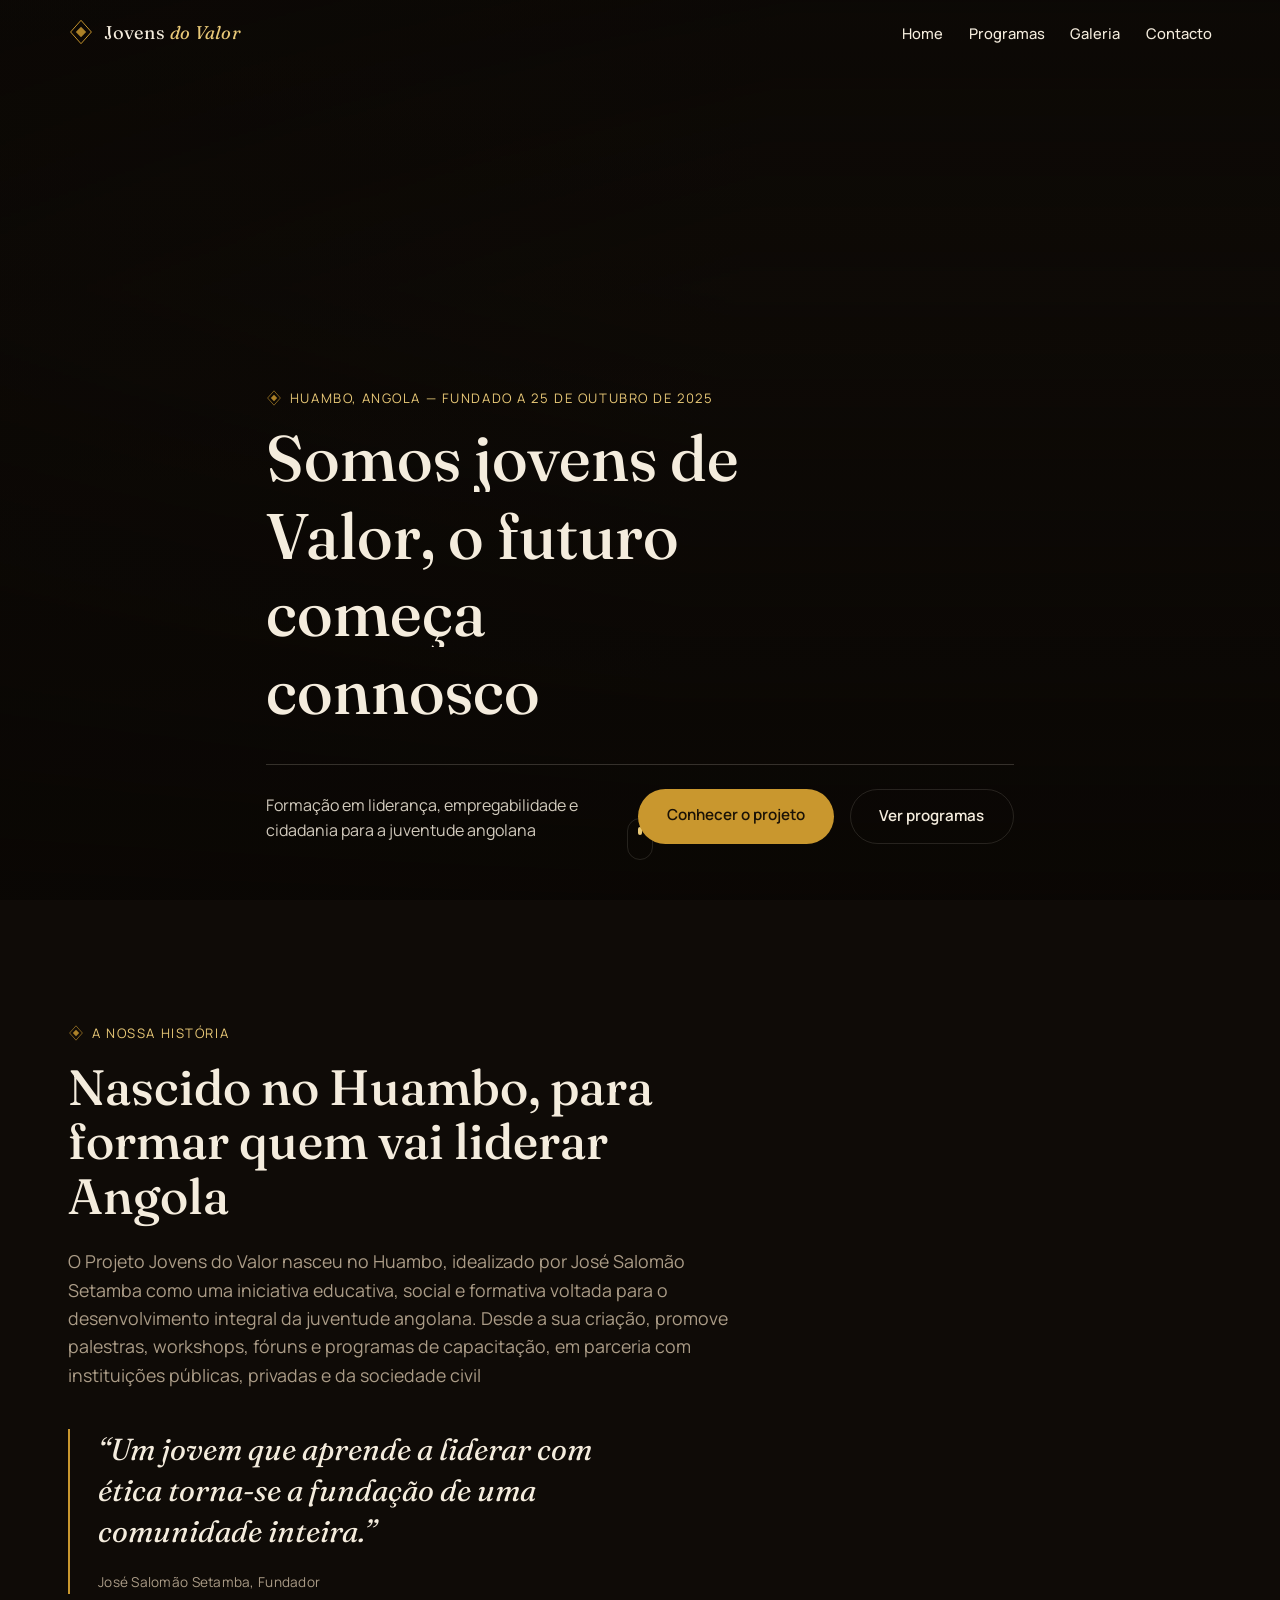
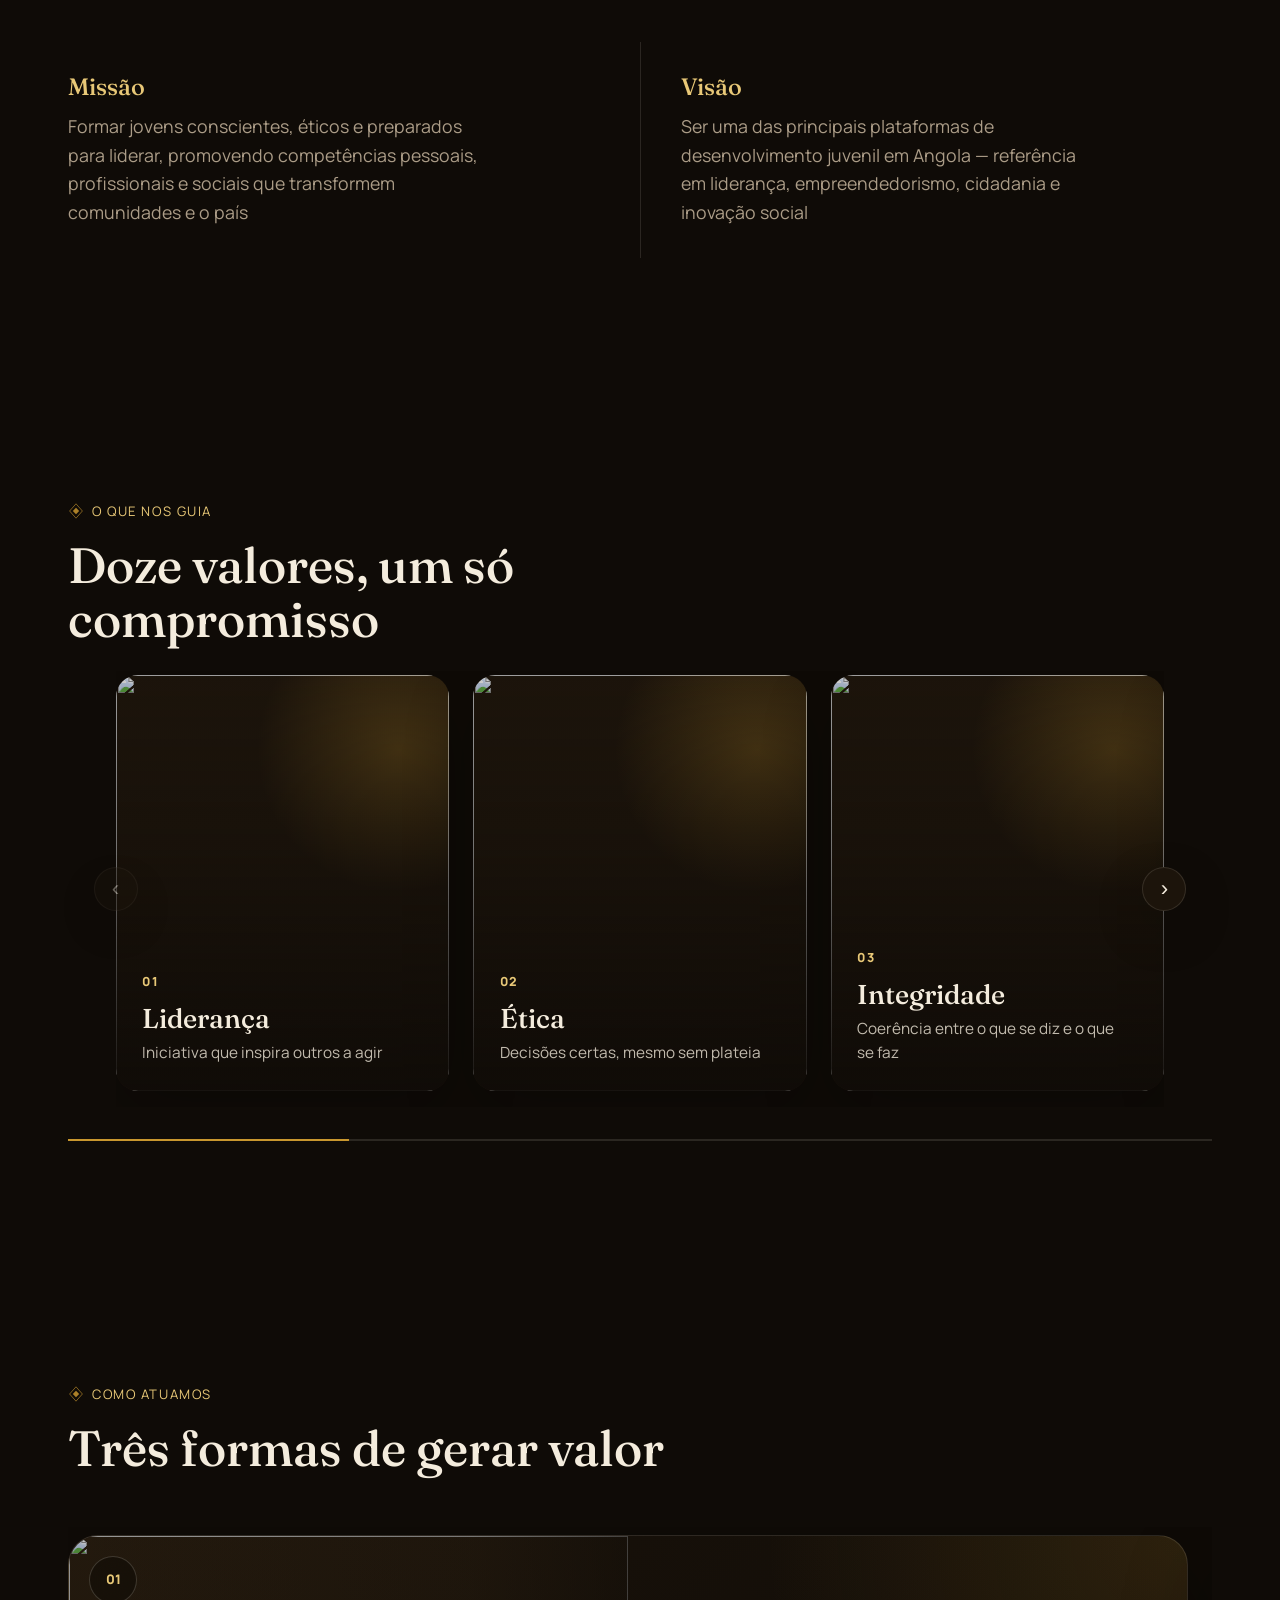
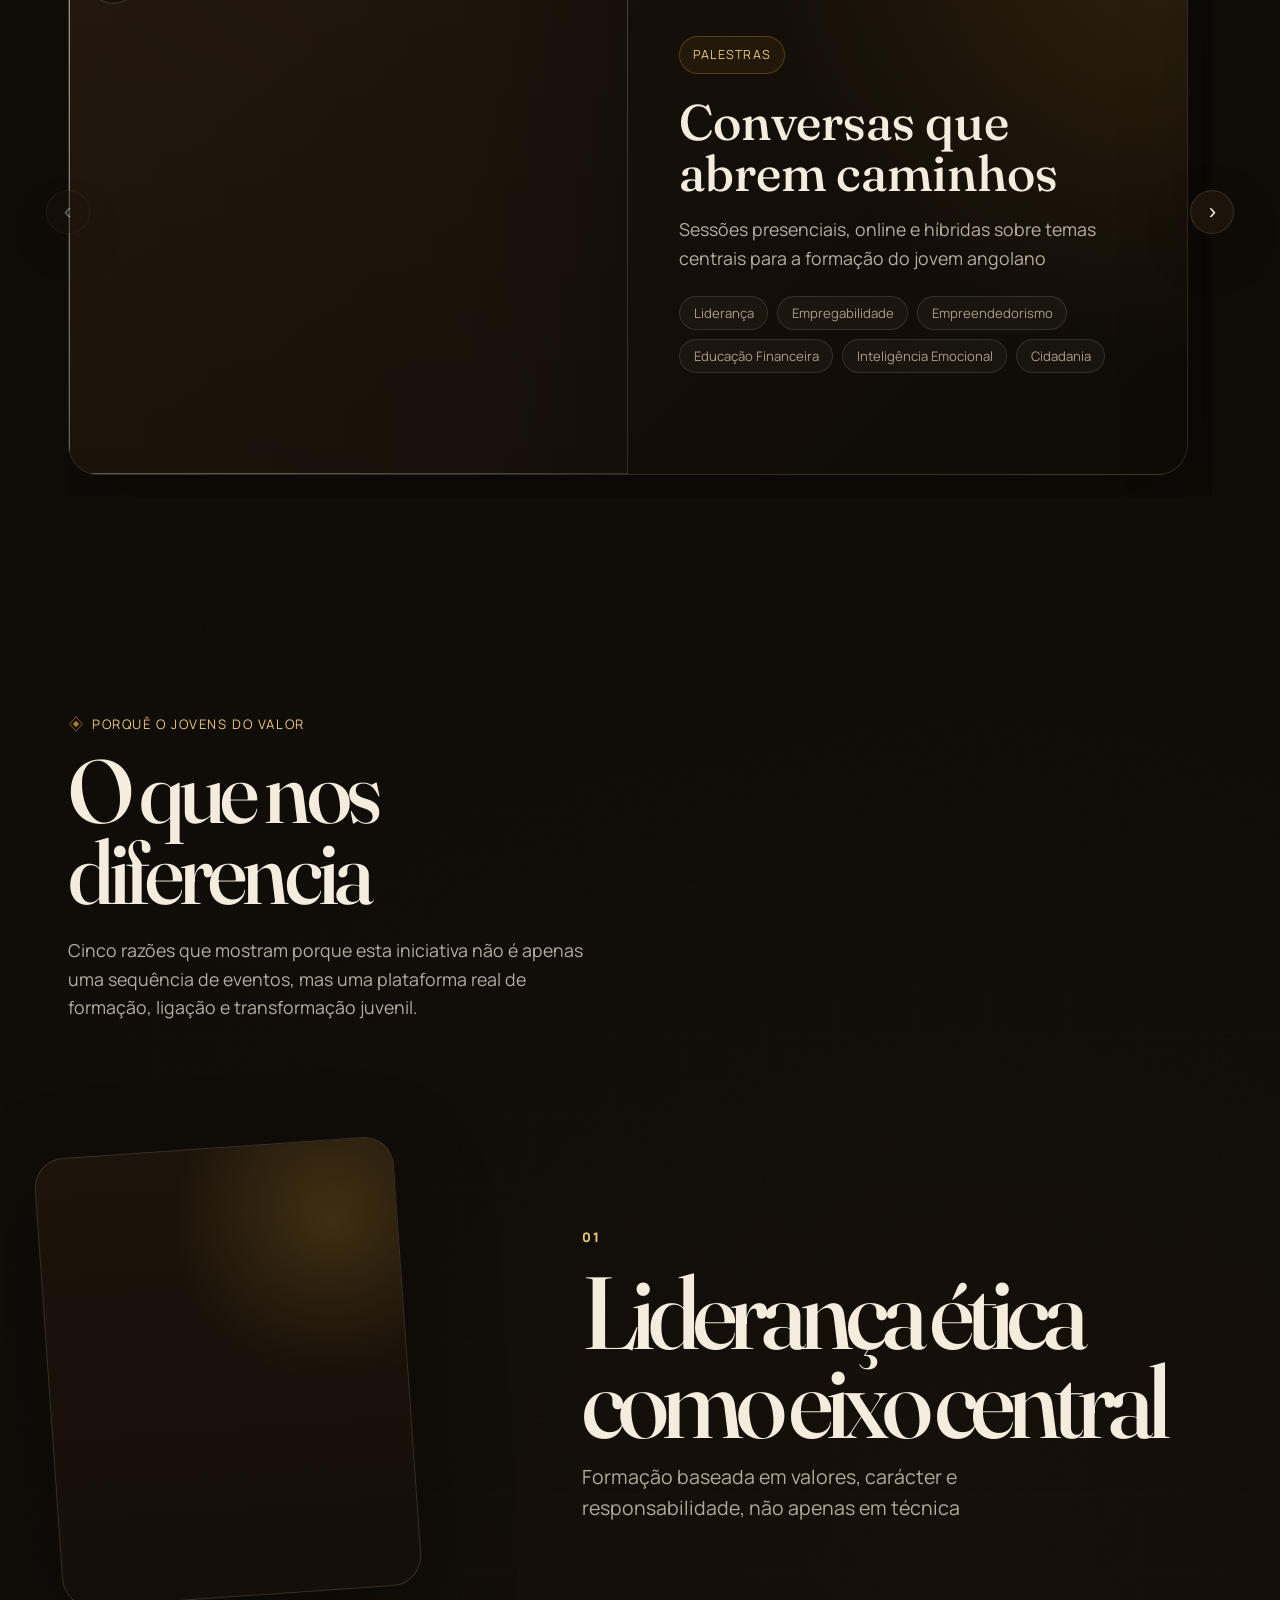
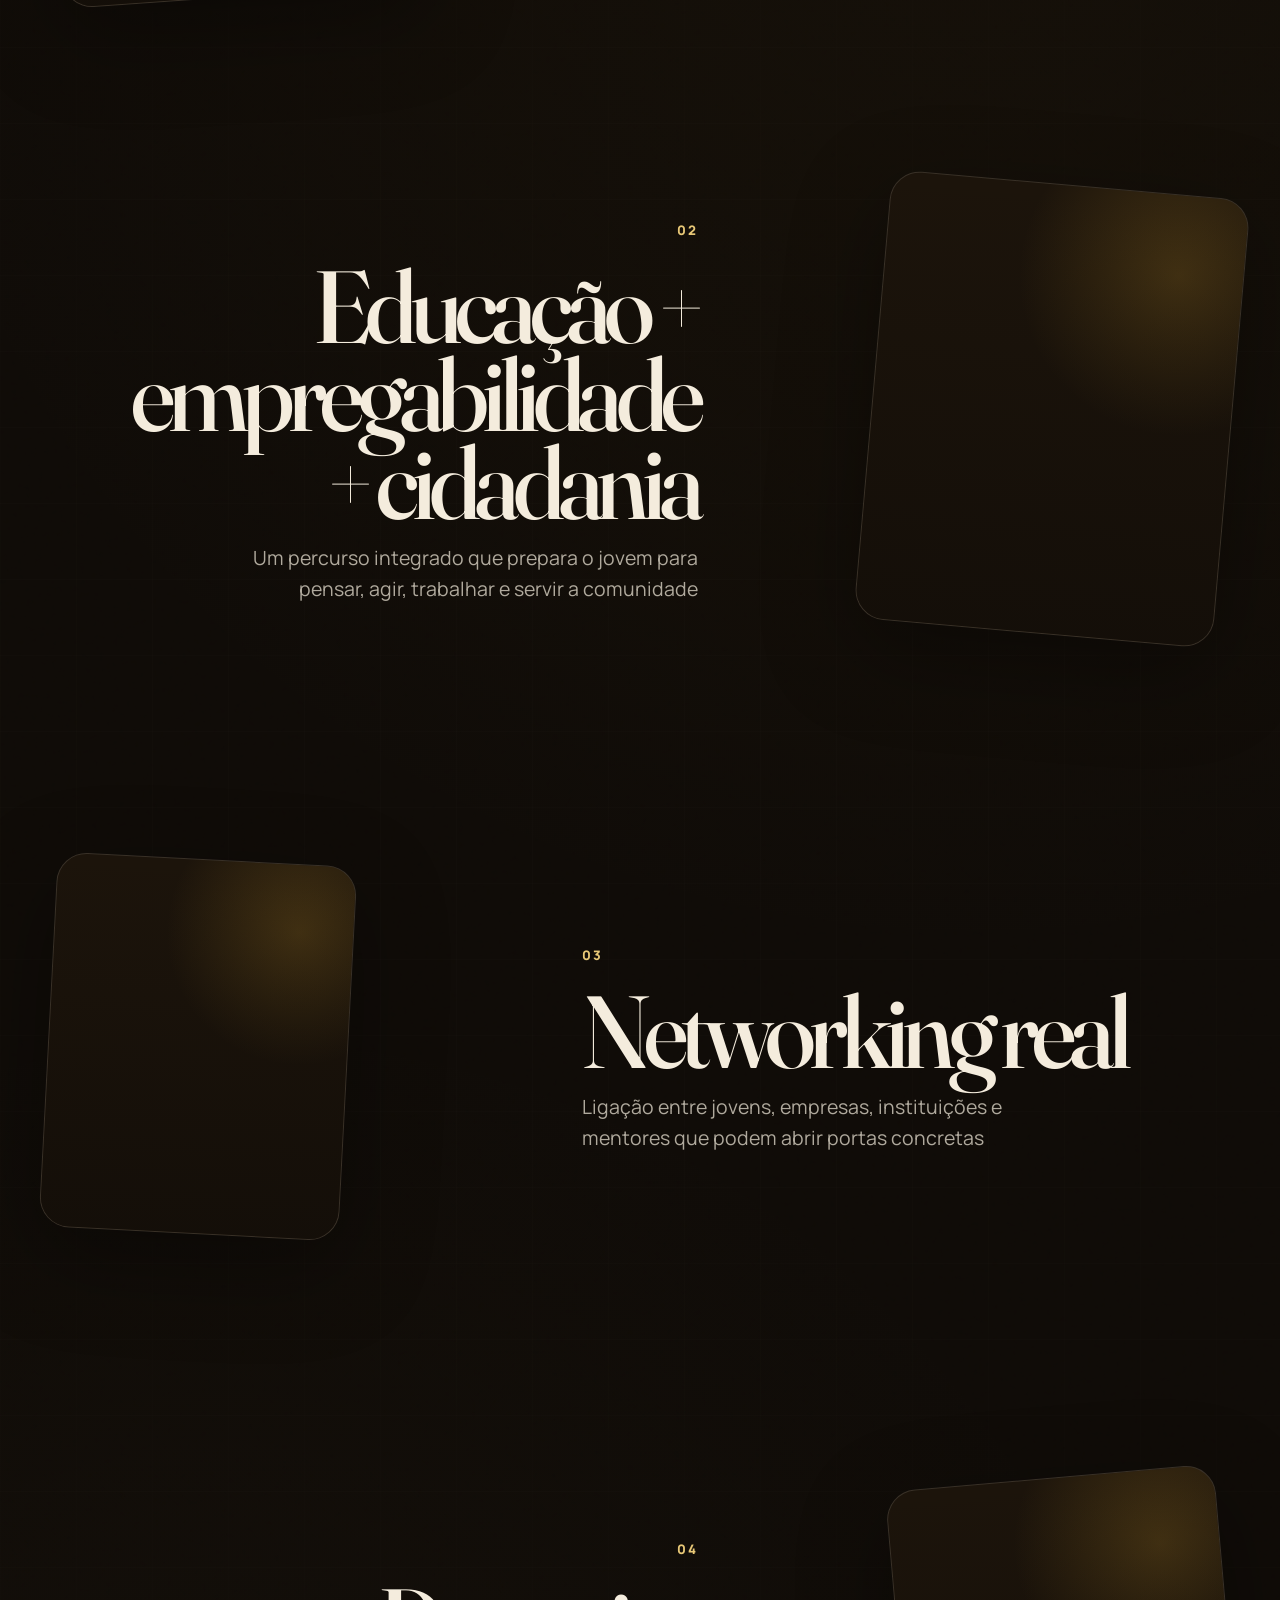
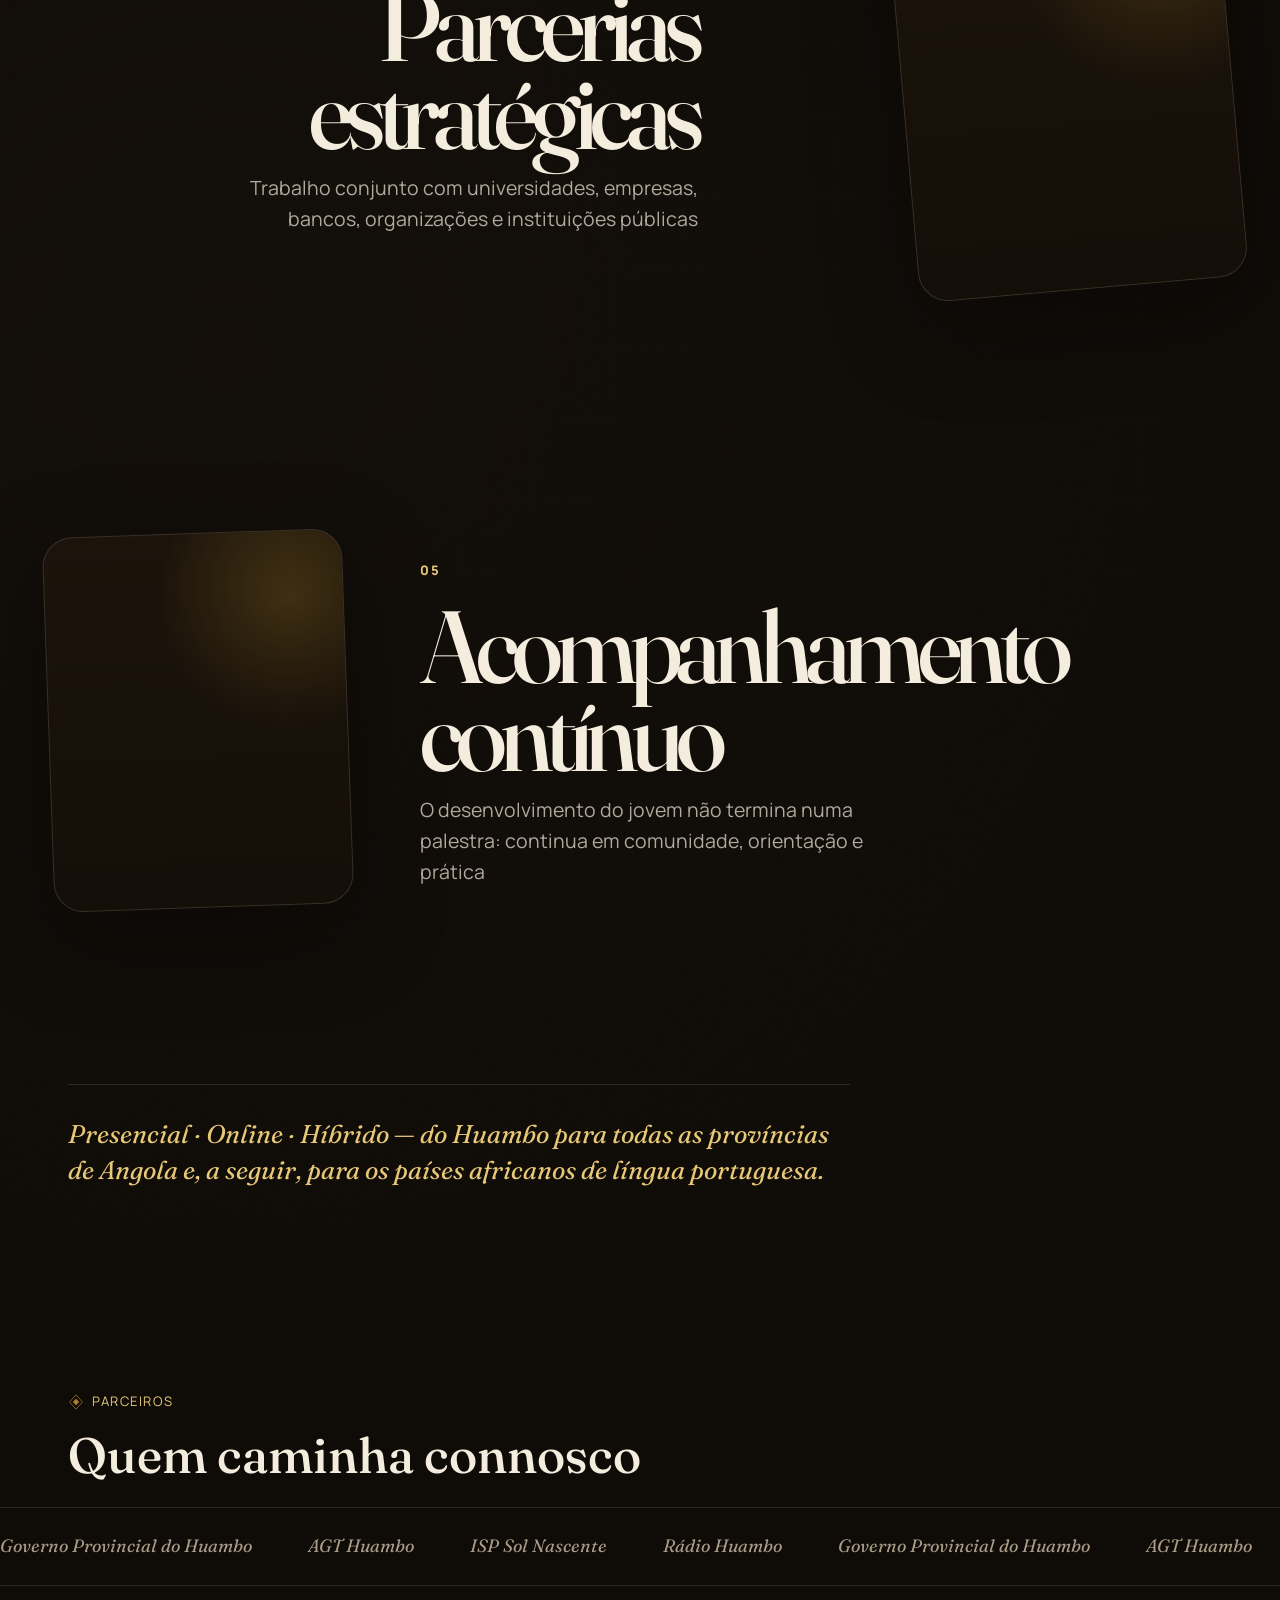
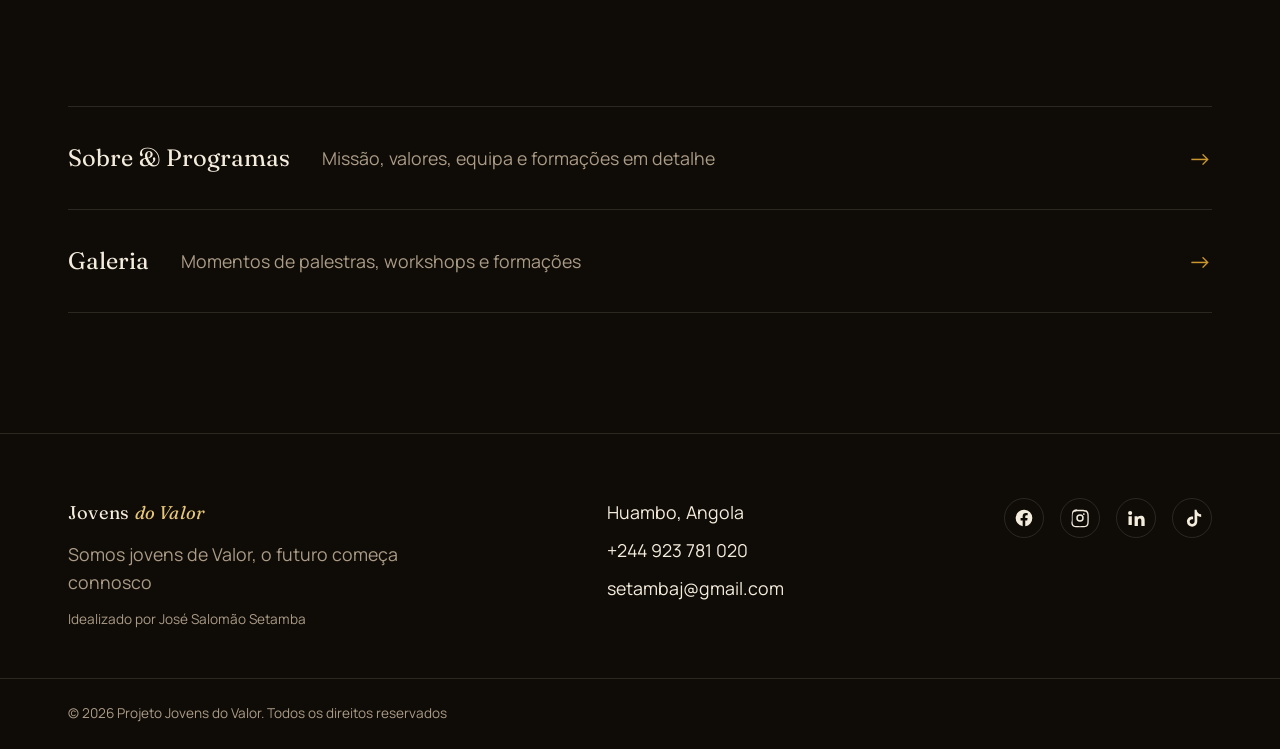
==== commit 78430238: "asd2" ====
--- a/assets/index.html
+++ b/assets/index.html
@@ -66,9 +66,9 @@
 
     <div class="container hero-inner">
       <p class="eyebrow eyebrow-light"><svg class="mark-icon" viewBox="0 0 40 40" aria-hidden="true"><use href="#mark"></use></svg>Huambo, Angola — fundado a 25 de Outubro de 2025</p>
-      <h1 class="hero-title" data-split>Somos jovens de Valor, o futuro começa connosco.</h1>
+      <h1 class="hero-title" data-split>Somos jovens de Valor, o futuro começa connosco</h1>
       <div class="hero-bottom-row">
-        <p class="hero-sub">Formação em liderança, empregabilidade e cidadania para a juventude angolana.</p>
+        <p class="hero-sub">Formação em liderança, empregabilidade e cidadania para a juventude angolana</p>
         <div class="hero-actions">
           <a href="#manifesto" class="btn btn-primary">Conhecer o projeto</a>
           <a href="#atuacao" class="btn btn-ghost">Ver programas</a>
@@ -86,7 +86,7 @@
     <div class="container">
       <p class="eyebrow" data-reveal><svg class="mark-icon" viewBox="0 0 40 40" aria-hidden="true"><use href="#mark"></use></svg>A nossa história</p>
       <h2 class="section-title" id="manifesto-title" data-reveal>Nascido no Huambo, para formar quem vai liderar Angola</h2>
-      <p class="manifesto-text" data-reveal>O Projeto Jovens do Valor nasceu no Huambo, idealizado por José Salomão Setamba como uma iniciativa educativa, social e formativa voltada para o desenvolvimento integral da juventude angolana. Desde a sua criação, promove palestras, workshops, fóruns e programas de capacitação, em parceria com instituições públicas, privadas e da sociedade civil.</p>
+      <p class="manifesto-text" data-reveal>O Projeto Jovens do Valor nasceu no Huambo, idealizado por José Salomão Setamba como uma iniciativa educativa, social e formativa voltada para o desenvolvimento integral da juventude angolana. Desde a sua criação, promove palestras, workshops, fóruns e programas de capacitação, em parceria com instituições públicas, privadas e da sociedade civil</p>
 
       <blockquote class="manifesto-quote" data-reveal>
         <p>“Um jovem que aprende a liderar com ética torna-se a fundação de uma comunidade inteira.”</p>
@@ -96,11 +96,11 @@
       <div class="mv-split">
         <div class="mv-item" data-reveal>
           <h3>Missão</h3>
-          <p>Formar jovens conscientes, éticos e preparados para liderar, promovendo competências pessoais, profissionais e sociais que transformem comunidades e o país.</p>
+          <p>Formar jovens conscientes, éticos e preparados para liderar, promovendo competências pessoais, profissionais e sociais que transformem comunidades e o país</p>
         </div>
         <div class="mv-item" data-reveal>
           <h3>Visão</h3>
-          <p>Ser uma das principais plataformas de desenvolvimento juvenil em Angola — referência em liderança, empreendedorismo, cidadania e inovação social.</p>
+          <p>Ser uma das principais plataformas de desenvolvimento juvenil em Angola — referência em liderança, empreendedorismo, cidadania e inovação social</p>
         </div>
       </div>
     </div>
@@ -122,7 +122,7 @@
               <div class="value-card__overlay">
                 <span class="value-card__index">01</span>
                 <h3>Liderança</h3>
-                <p>Iniciativa que inspira outros a agir.</p>
+                <p>Iniciativa que inspira outros a agir</p>
               </div>
             </div>
           </article></li>
@@ -132,7 +132,7 @@
               <div class="value-card__overlay">
                 <span class="value-card__index">02</span>
                 <h3>Ética</h3>
-                <p>Decisões certas, mesmo sem plateia.</p>
+                <p>Decisões certas, mesmo sem plateia</p>
               </div>
             </div>
           </article></li>
@@ -142,7 +142,7 @@
               <div class="value-card__overlay">
                 <span class="value-card__index">03</span>
                 <h3>Integridade</h3>
-                <p>Coerência entre o que se diz e o que se faz.</p>
+                <p>Coerência entre o que se diz e o que se faz</p>
               </div>
             </div>
           </article></li>
@@ -152,7 +152,7 @@
               <div class="value-card__overlay">
                 <span class="value-card__index">04</span>
                 <h3>Respeito</h3>
-                <p>Reconhecer o valor em cada pessoa.</p>
+                <p>Reconhecer o valor em cada pessoa</p>
               </div>
             </div>
           </article></li>
@@ -162,7 +162,7 @@
               <div class="value-card__overlay">
                 <span class="value-card__index">05</span>
                 <h3>Excelência</h3>
-                <p>Rigor em cada detalhe do que se entrega.</p>
+                <p>Rigor em cada detalhe do que se entrega</p>
               </div>
             </div>
           </article></li>
@@ -172,7 +172,7 @@
               <div class="value-card__overlay">
                 <span class="value-card__index">06</span>
                 <h3>Responsabilidade Social</h3>
-                <p>Compromisso com o bem comum.</p>
+                <p>Compromisso com o bem comum</p>
               </div>
             </div>
           </article></li>
@@ -182,7 +182,7 @@
               <div class="value-card__overlay">
                 <span class="value-card__index">07</span>
                 <h3>Solidariedade</h3>
-                <p>Crescer é também erguer o outro.</p>
+                <p>Crescer é também erguer o outro</p>
               </div>
             </div>
           </article></li>
@@ -192,7 +192,7 @@
               <div class="value-card__overlay">
                 <span class="value-card__index">08</span>
                 <h3>Inclusão</h3>
-                <p>Espaço para todas as vozes.</p>
+                <p>Espaço para todas as vozes</p>
               </div>
             </div>
           </article></li>
@@ -202,7 +202,7 @@
               <div class="value-card__overlay">
                 <span class="value-card__index">09</span>
                 <h3>Cooperação</h3>
-                <p>Resultados que se constroem em equipa.</p>
+                <p>Resultados que se constroem em equipa</p>
               </div>
             </div>
           </article></li>
@@ -212,7 +212,7 @@
               <div class="value-card__overlay">
                 <span class="value-card__index">10</span>
                 <h3>Desenvolvimento Humano</h3>
-                <p>Formar a pessoa, não só o profissional.</p>
+                <p>Formar a pessoa, não só o profissional</p>
               </div>
             </div>
           </article></li>
@@ -222,7 +222,7 @@
               <div class="value-card__overlay">
                 <span class="value-card__index">11</span>
                 <h3>Inovação</h3>
-                <p>Novas respostas para desafios reais.</p>
+                <p>Novas respostas para desafios reais</p>
               </div>
             </div>
           </article></li>
@@ -232,7 +232,7 @@
               <div class="value-card__overlay">
                 <span class="value-card__index">12</span>
                 <h3>Compromisso</h3>
-                <p>Presença que não falha.</p>
+                <p>Presença que não falha</p>
               </div>
             </div>
           </article></li>
@@ -267,7 +267,7 @@
             <div class="slide-panel">
               <span class="slide-tag">Palestras</span>
               <h3>Conversas que abrem caminhos</h3>
-              <p>Sessões presenciais, online e híbridas sobre temas centrais para a formação do jovem angolano.</p>
+              <p>Sessões presenciais, online e híbridas sobre temas centrais para a formação do jovem angolano</p>
               <ul class="topic-list">
                 <li>Liderança</li><li>Empregabilidade</li><li>Empreendedorismo</li><li>Educação Financeira</li><li>Inteligência Emocional</li><li>Cidadania</li>
               </ul>
@@ -283,7 +283,7 @@
             <div class="slide-panel">
               <span class="slide-tag">Workshops</span>
               <h3>Prática para o mundo real</h3>
-              <p>Formatos práticos e participativos, focados em competências imediatamente aplicáveis.</p>
+              <p>Formatos práticos e participativos, focados em competências imediatamente aplicáveis</p>
               <ul class="topic-list">
                 <li>Liderança prática</li><li>Elaboração de CV</li><li>LinkedIn profissional</li><li>Entrevistas de emprego</li><li>Comunicação e oratória</li><li>Ferramentas digitais</li>
               </ul>
@@ -299,7 +299,7 @@
             <div class="slide-panel">
               <span class="slide-tag">Formações Profissionais</span>
               <h3>Capacitação alinhada ao mercado</h3>
-              <p>Programas estruturados, sempre alinhados às necessidades reais do mercado de trabalho.</p>
+              <p>Programas estruturados, sempre alinhados às necessidades reais do mercado de trabalho</p>
               <ul class="topic-list">
                 <li>Liderança</li><li>Empregabilidade</li><li>Soft skills</li><li>Empreendedorismo</li><li>Gestão</li>
               </ul>
@@ -341,7 +341,7 @@
         <div class="impact-row__text">
           <span>01</span>
           <h3>Liderança ética como eixo central</h3>
-          <p>Formação baseada em valores, carácter e responsabilidade, não apenas em técnica.</p>
+          <p>Formação baseada em valores, carácter e responsabilidade, não apenas em técnica</p>
         </div>
       </article>
 
@@ -352,7 +352,7 @@
         <div class="impact-row__text">
           <span>02</span>
           <h3>Educação + empregabilidade + cidadania</h3>
-          <p>Um percurso integrado que prepara o jovem para pensar, agir, trabalhar e servir a comunidade.</p>
+          <p>Um percurso integrado que prepara o jovem para pensar, agir, trabalhar e servir a comunidade</p>
         </div>
       </article>
 
@@ -363,7 +363,7 @@
         <div class="impact-row__text">
           <span>03</span>
           <h3>Networking real</h3>
-          <p>Ligação entre jovens, empresas, instituições e mentores que podem abrir portas concretas.</p>
+          <p>Ligação entre jovens, empresas, instituições e mentores que podem abrir portas concretas</p>
         </div>
       </article>
 
@@ -374,7 +374,7 @@
         <div class="impact-row__text">
           <span>04</span>
           <h3>Parcerias estratégicas</h3>
-          <p>Trabalho conjunto com universidades, empresas, bancos, organizações e instituições públicas.</p>
+          <p>Trabalho conjunto com universidades, empresas, bancos, organizações e instituições públicas</p>
         </div>
       </article>
 
@@ -385,7 +385,7 @@
         <div class="impact-row__text">
           <span>05</span>
           <h3>Acompanhamento contínuo</h3>
-          <p>O desenvolvimento do jovem não termina numa palestra: continua em comunidade, orientação e prática.</p>
+          <p>O desenvolvimento do jovem não termina numa palestra: continua em comunidade, orientação e prática</p>
         </div>
       </article>
     </div>
@@ -422,12 +422,12 @@
     <div class="container">
       <a href="sobre-programas.html" class="explorar-row" data-reveal>
         <span class="explorar-title">Sobre &amp; Programas</span>
-        <span class="explorar-desc">Missão, valores, equipa e formações em detalhe.</span>
+        <span class="explorar-desc">Missão, valores, equipa e formações em detalhe</span>
         <span class="explorar-arrow" aria-hidden="true">→</span>
       </a>
       <a href="galeria.html" class="explorar-row" data-reveal>
         <span class="explorar-title">Galeria</span>
-        <span class="explorar-desc">Momentos de palestras, workshops e formações.</span>
+        <span class="explorar-desc">Momentos de palestras, workshops e formações</span>
         <span class="explorar-arrow" aria-hidden="true">→</span>
       </a>
     </div>
@@ -439,7 +439,7 @@
   <div class="container footer-inner">
     <div class="footer-brand">
       <span class="brand-name">Jovens<em>do Valor</em></span>
-      <p>Somos jovens de Valor, o futuro começa connosco.</p>
+      <p>Somos jovens de Valor, o futuro começa connosco</p>
       <p class="footer-founder">Idealizado por José Salomão Setamba</p>
     </div>
 
@@ -467,7 +467,7 @@
 
   <div class="footer-bottom">
     <div class="container">
-      <p>© 2026 Projeto Jovens do Valor. Todos os direitos reservados.</p>
+      <p>© 2026 Projeto Jovens do Valor. Todos os direitos reservados</p>
     </div>
   </div>
 </footer>
@@ -477,4 +477,4 @@
 <script src="https://unpkg.com/lenis@1.3.25/dist/lenis.min.js"></script>
 <script src="script.js"></script>
 </body>
-</html>+</html>
